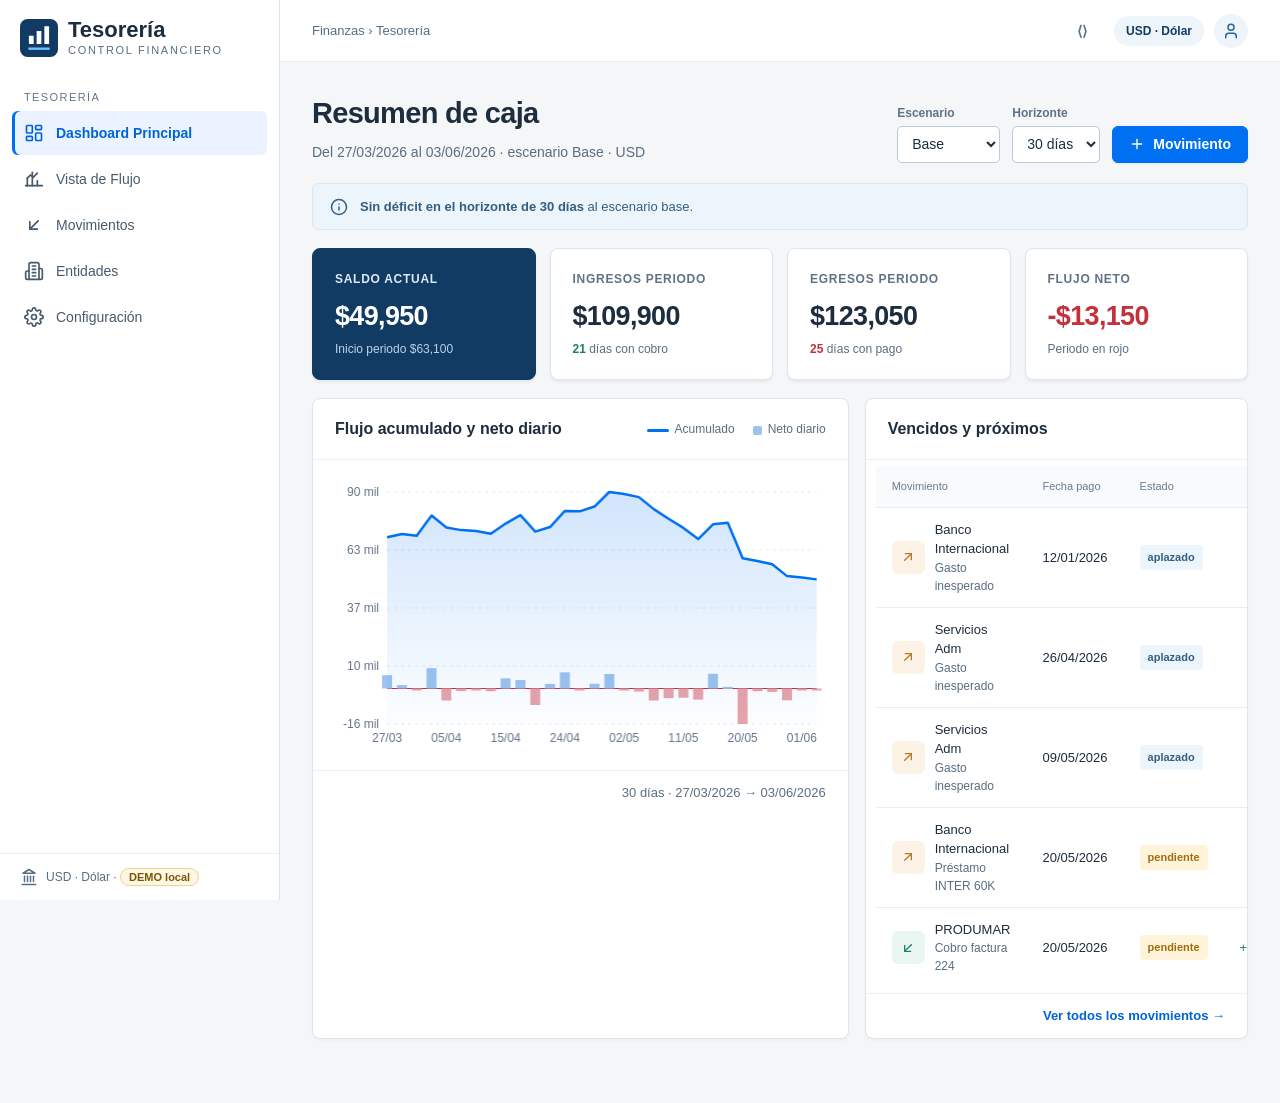
==== frontend/index.html @ aa95f90f "Configuracion + borrado total con clave admin (RF-15/RN-13, 90 tests)" ====
<!DOCTYPE html>
<html lang="es-MX">
<head>
<meta charset="UTF-8">
<meta name="viewport" content="width=device-width, initial-scale=1.0">
<meta name="theme-color" content="#123b64">
<title>Flujo de Tesorería · Control financiero</title>
<link rel="icon" href="data:image/svg+xml,%3Csvg xmlns='http://www.w3.org/2000/svg' viewBox='0 0 64 64'%3E%3Crect width='64' height='64' rx='13' fill='%23123b64'/%3E%3Cpath d='M15 42V28h8v14zm13 0V20h8v22zm13 0V12h8v30z' fill='%23fff'/%3E%3Cpath d='M14 50h36' stroke='%2365c4ff' stroke-width='4'/%3E%3C/svg%3E">
<link rel="stylesheet" href="styles.css">
</head>
<body>
<div class="scrim" id="scrim" aria-hidden="true"></div>
<div class="shell">

  <!-- ===== barra lateral ===== -->
  <aside class="sidebar" aria-label="Navegación principal">
    <div class="brand">
      <svg width="38" height="40" viewBox="0 0 64 64" aria-hidden="true"><rect width="64" height="64" rx="13" fill="#123b64"/><path d="M15 42V28h8v14zm13 0V20h8v22zm13 0V12h8v30z" fill="#fff"/><path d="M14 50h36" stroke="#65c4ff" stroke-width="4"/></svg>
      <div><div class="brand-name">Tesorería</div><div class="brand-cap">CONTROL FINANCIERO</div></div>
    </div>
    <nav class="nav" id="nav">
      <div class="nav-cap">TESORERÍA</div>
      <a class="nav-item active" href="#/dashboard" data-view="dashboard">
        <svg width="20" height="20" viewBox="0 0 24 24" fill="none" stroke="currentColor" stroke-width="2" stroke-linecap="round" stroke-linejoin="round" aria-hidden="true"><rect width="7" height="9" x="3" y="3" rx="1"/><rect width="7" height="5" x="14" y="3" rx="1"/><rect width="7" height="9" x="14" y="12" rx="1"/><rect width="7" height="5" x="3" y="16" rx="1"/></svg>
        <span>Dashboard Principal</span></a>
      <a class="nav-item" href="#/flujo" data-view="flujo">
        <svg width="20" height="20" viewBox="0 0 24 24" fill="none" stroke="currentColor" stroke-width="2" stroke-linecap="round" stroke-linejoin="round" aria-hidden="true"><path d="M4 20V11"/><path d="M10 20V4"/><path d="M16 20v-6"/><path d="M2 20h20"/><path d="m4 11 4-4 3 3 5-5"/></svg>
        <span>Vista de Flujo</span></a>
      <a class="nav-item" href="#/movimientos" data-view="movimientos">
        <svg width="20" height="20" viewBox="0 0 24 24" fill="none" stroke="currentColor" stroke-width="2" stroke-linecap="round" stroke-linejoin="round" aria-hidden="true"><path d="M17 7 7 17"/><path d="M16 17H7V8"/></svg>
        <span>Movimientos</span></a>
      <a class="nav-item" href="#/entidades" data-view="entidades">
        <svg width="20" height="20" viewBox="0 0 24 24" fill="none" stroke="currentColor" stroke-width="2" stroke-linecap="round" stroke-linejoin="round" aria-hidden="true"><path d="M6 22V4a2 2 0 0 1 2-2h8a2 2 0 0 1 2 2v18Z"/><path d="M6 12H4a2 2 0 0 0-2 2v6a2 2 0 0 0 2 2h2"/><path d="M18 9h2a2 2 0 0 1 2 2v9a2 2 0 0 1-2 2h-2"/><path d="M10 6h4"/><path d="M10 10h4"/><path d="M10 14h4"/><path d="M10 18h4"/></svg>
        <span>Entidades</span></a>
      <a class="nav-item" href="#/config" data-view="config">
        <svg width="20" height="20" viewBox="0 0 24 24" fill="none" stroke="currentColor" stroke-width="2" stroke-linecap="round" stroke-linejoin="round" aria-hidden="true"><circle cx="12" cy="12" r="3"/><path d="M19.4 15a1.65 1.65 0 0 0 .33 1.82l.06.06a2 2 0 0 1 0 2.83 2 2 0 0 1-2.83 0l-.06-.06a1.65 1.65 0 0 0-1.82-.33 1.65 1.65 0 0 0-1 1.51V21a2 2 0 0 1-2 2 2 2 0 0 1-2-2v-.09A1.65 1.65 0 0 0 9 19.4a1.65 1.65 0 0 0-1.82.33l-.06.06a2 2 0 0 1-2.83 0 2 2 0 0 1 0-2.83l.06-.06a1.65 1.65 0 0 0 .33-1.82 1.65 1.65 0 0 0-1.51-1H3a2 2 0 0 1-2-2 2 2 0 0 1 2-2h.09A1.65 1.65 0 0 0 4.6 9a1.65 1.65 0 0 0-.33-1.82l-.06-.06a2 2 0 0 1 0-2.83 2 2 0 0 1 2.83 0l.06.06a1.65 1.65 0 0 0 1.82.33H9a1.65 1.65 0 0 0 1-1.51V3a2 2 0 0 1 2-2 2 2 0 0 1 2 2v.09a1.65 1.65 0 0 0 1 1.51 1.65 1.65 0 0 0 1.82-.33l.06-.06a2 2 0 0 1 2.83 0 2 2 0 0 1 0 2.83l-.06.06a1.65 1.65 0 0 0-.33 1.82V9a1.65 1.65 0 0 0 1.51 1H21a2 2 0 0 1 2 2 2 2 0 0 1-2 2h-.09a1.65 1.65 0 0 0-1.51 1z"/></svg>
        <span>Configuración</span></a>
    </nav>
    <div class="side-foot">
      <svg width="18" height="18" viewBox="0 0 24 24" fill="none" stroke="currentColor" stroke-width="2" stroke-linecap="round" stroke-linejoin="round" aria-hidden="true"><line x1="3" x2="21" y1="22" y2="22"/><line x1="6" x2="6" y1="18" y2="11"/><line x1="10" x2="10" y1="18" y2="11"/><line x1="14" x2="14" y1="18" y2="11"/><line x1="18" x2="18" y1="18" y2="11"/><polygon points="12 2 20 7 4 7"/></svg>
      <span>USD · Dólar · <b id="apiMode" class="api-pill" data-modo="mock">DEMO local</b></span>
    </div>
  </aside>

  <!-- ===== contenido ===== -->
  <div class="main">
    <div class="topbar">
      <button class="btn ghost collapse-btn" id="menuBtn" aria-label="Abrir navegación">
        <svg width="20" height="20" viewBox="0 0 24 24" fill="none" stroke="currentColor" stroke-width="2" stroke-linecap="round" aria-hidden="true"><line x1="4" x2="20" y1="6" y2="6"/><line x1="4" x2="20" y1="12" y2="12"/><line x1="4" x2="20" y1="18" y2="18"/></svg>
      </button>
      <span class="crumbs">Finanzas › Tesorería</span>
      <div class="top-actions">
        <button class="btn ghost" id="sideMinBtn" aria-label="Colapsar barra lateral">⟨⟩</button>
        <span class="usd-badge">USD · Dólar</span>
        <span class="avatar" aria-label="Usuario: Tesorero">
          <svg width="18" height="18" viewBox="0 0 24 24" fill="none" stroke="currentColor" stroke-width="2" stroke-linecap="round" stroke-linejoin="round" aria-hidden="true"><path d="M19 21v-2a4 4 0 0 0-4-4H9a4 4 0 0 0-4 4v2"/><circle cx="12" cy="7" r="4"/></svg>
        </span>
      </div>
    </div>

    <main class="content">
      <!-- ===== Dashboard Principal ===== -->
      <section class="view active" id="view-dashboard" aria-label="Dashboard Principal">
        <div class="page-head">
          <div>
            <h1>Resumen de caja</h1>
            <p class="desc" id="dashRange">¿Cuándo tendré dinero y cuánto tendré en esa fecha?</p>
          </div>
          <div class="spacer"></div>
          <div class="toolbar" role="group" aria-label="Filtros del dashboard">
            <label class="f">Escenario
              <select class="input" id="fEscenario">
                <option value="base" selected>Base</option>
                <option value="optimista">Optimista</option>
                <option value="pesimista">Pesimista</option>
              </select></label>
            <label class="f">Horizonte
              <select class="input" id="fHorizonte">
                <option value="14">14 días</option>
                <option value="30" selected>30 días</option>
                <option value="90">90 días</option>
              </select></label>
            <button class="btn primary" id="btnMovimiento">
              <svg width="16" height="16" viewBox="0 0 24 24" fill="none" stroke="currentColor" stroke-width="2" stroke-linecap="round" aria-hidden="true"><path d="M5 12h14"/><path d="M12 5v14"/></svg>
              Movimiento</button>
          </div>
        </div>

        <div id="dashAlert"></div>

        <div class="kpis" id="kpis" aria-live="polite"></div>

        <div class="grid-2">
          <div class="panel">
            <div class="panel-head"><h2>Flujo acumulado y neto diario</h2><div class="spacer"></div>
              <div class="legend"><span><i></i>Acumulado</span><span><i class="bar"></i>Neto diario</span></div>
            </div>
            <div class="panel-body"><div class="chart-wrap"><canvas id="chart" aria-label="Gráfico de flujo acumulado"></canvas>
              <div class="chart-tip" id="chartTip"></div></div></div>
            <div class="panel-foot"><span id="chartFoot"></span></div>
          </div>
          <div class="panel">
            <div class="panel-head"><h2>Vencidos y próximos</h2></div>
            <div class="panel-body" style="padding:6px 10px" id="upcoming"></div>
            <div class="panel-foot"><a href="#/movimientos">Ver todos los movimientos →</a></div>
          </div>
        </div>
      </section>

      <!-- ===== placeholders incremento 2–4 ===== -->
      <section class="view" id="view-flujo" aria-label="Vista de Flujo">
        <div class="page-head">
          <div><h1>Vista de Flujo</h1>
            <p class="desc" id="flujoRange">Saldo inicial, ingresos, egresos, neto y acumulado.</p></div>
          <div class="spacer"></div>
          <div class="toolbar" role="group" aria-label="Periodo de la matriz">
            <label class="f">Periodo
              <select class="input" id="fModo">
                <option value="semana" selected>Semana</option>
                <option value="trimestre">Trimestre</option>
                <option value="anual">Anual</option>
              </select></label>
            <label class="f" id="wDesde">Desde
              <input class="input" type="date" id="fDesde" value="2026-01-19"></label>
            <label class="f" id="wMes" hidden>Mes base
              <input class="input" type="month" id="fMes" value="2026-01"></label>
            <label class="f" id="wAnio" hidden>Año
              <select class="input" id="fAnio"><option selected>2026</option></select></label>
          </div>
        </div>
        <div class="panel">
          <div class="matrix-wrap" id="matrixWrap" tabindex="0" aria-label="Matriz de flujo con scroll horizontal">
            <table class="tbl matrix" id="matrix"></table>
          </div>
          <div class="panel-foot"><span id="matrixSel" aria-live="polite"></span><span style="width:12px"></span><span id="matrixFoot"></span></div>
        </div>
      </section>
      <section class="view" id="view-movimientos" aria-label="Movimientos">
        <div class="page-head">
          <div><h1>Movimientos</h1>
            <p class="desc" id="movCount">Ingresos y egresos con los 9 campos del formulario.</p></div>
          <div class="spacer"></div>
          <div class="toolbar" role="group" aria-label="Acciones de movimientos">
            <button class="btn primary" id="btnNewMov">
              <svg width="16" height="16" viewBox="0 0 24 24" fill="none" stroke="currentColor" stroke-width="2" stroke-linecap="round" aria-hidden="true"><path d="M5 12h14"/><path d="M12 5v14"/></svg>
              Movimiento</button>
          </div>
        </div>
        <div class="panel">
          <div class="panel-head"><div class="toolbar" role="group" aria-label="Filtros de movimientos">
            <label class="f">Tipo
              <select class="input" id="mTipo"><option value="">Todos</option><option value="ingreso">Ingreso</option><option value="egreso">Egreso</option></select></label>
            <label class="f">Status
              <select class="input" id="mStatus"><option value="">Todos</option><option value="pendiente">Pendiente</option><option value="aplazado">Aplazado</option><option value="realizado">Realizado</option></select></label>
            <label class="f">Buscar
              <input class="input" type="search" id="mQ" placeholder="Entidad u observación…" autocomplete="off"></label>
          </div></div>
          <div style="overflow-x:auto"><table class="tbl" id="movTable" aria-label="Tabla de movimientos"></table></div>
          <div class="panel-foot"><span id="movPage"></span><span style="width:12px"></span>
            <button class="btn ghost" id="movPrev">← Anterior</button>
            <button class="btn ghost" id="movNext">Siguiente →</button></div>
        </div>
      </section>
      <section class="view" id="view-entidades" aria-label="Entidades">
        <div class="page-head">
          <div><h1>Entidades</h1>
            <p class="desc">Clientes, proveedores y bancos en modo lectura. Nacen de tus movimientos.</p></div>
        </div>
        <div class="panel">
          <div class="panel-head">
            <div class="tabs" role="tablist" aria-label="Tipos de entidad">
              <button class="tab active" role="tab" aria-selected="true" data-tab="cliente">Clientes</button>
              <button class="tab" role="tab" aria-selected="false" data-tab="proveedor">Proveedores</button>
              <button class="tab" role="tab" aria-selected="false" data-tab="banco">Bancos</button>
            </div>
          </div>
          <div class="panel-body" style="padding-top:14px" id="entBody"></div>
          <div class="panel-foot"><span>Solo lectura: las entidades se crean solas al guardar movimientos.</span></div>
        </div>
      </section>
      <section class="view" id="view-config" aria-label="Configuración">
        <div class="page-head">
          <div><h1>Configuración</h1>
            <p class="desc">Zona de peligro y datos de la app.</p></div>
        </div>
        <div class="panel danger">
          <h2>Borrar todos los datos</h2>
          <p class="desc">Elimina movimientos, saldos, entidades y cuentas cargadas. La app vuelve al
            primer arranque para cargar un libro nuevo. Esta acción no se puede deshacer.</p>
          <p class="desc" id="cfgInfo">…</p>
          <div class="cfg-row">
            <label class="f">Clave de administrador
              <input class="input" type="password" id="cfgClave" autocomplete="off" placeholder="••••••••"></label>
            <button class="btn danger" id="btnBorrar">Borrar todo</button>
          </div>
          <p class="form-err" id="cfgErr" hidden></p>
        </div>
      </section>
    </main>
  </div>
</div>

<div id="toasts" aria-live="polite"></div>

<!-- ===== modal movimiento (crear / editar) ===== -->
<div class="overlay" id="movOverlay" hidden>
  <div class="modal" role="dialog" aria-modal="true" aria-labelledby="movTitle">
    <h2 id="movTitle">Nuevo movimiento</h2>
    <p class="desc" id="movSub">Elige si es ingreso o egreso y completa los campos. Al guardar se recalculan los saldos.</p>
    <form id="movForm" novalidate>
      <div class="form-grid">
        <label class="f">Tipo
          <select class="input" id="f_tipo"><option value="ingreso">Ingreso</option><option value="egreso">Egreso</option></select></label>
        <label class="f">Banco
          <select class="input" id="f_banco"></select></label>
        <label class="f">Fecha de pago
          <input class="input" type="date" id="f_fecha" required></label>
        <label class="f">Tipo de pago
          <select class="input" id="f_tipopago"><option value="transferencia">Transferencia</option><option value="efectivo">Efectivo</option><option value="cheque">Cheque</option></select></label>
        <label class="f">Entidad (cliente / proveedor)
          <input class="input" type="text" id="f_entidad" list="dlEntidades" placeholder="Nombre…" autocomplete="off"></label>
        <label class="f">Concepto de pago
          <select class="input" id="f_concepto"><option value="nomina">Nomina</option><option value="prestamo">Prestamo</option></select></label>
        <label class="f">Centro de costo
          <input class="input" type="text" id="f_cc" placeholder="Opcional…" autocomplete="off"></label>
        <label class="f">Valor (USD)
          <input class="input" type="number" id="f_valor" min="0.01" step="0.01" required></label>
        <label class="f">Status
          <select class="input" id="f_status"><option value="pendiente">Pendiente</option><option value="realizado">Realizado</option><option value="aplazado">Aplazado</option></select></label>
        <label class="f" style="grid-column:1/-1">Observación
          <input class="input" type="text" id="f_obs" placeholder="Detalle…" autocomplete="off"></label>
      </div>
      <div class="review-card" id="movReview" hidden></div>
      <p class="review-lock" id="movLock" hidden>Revisa los datos: al guardar se recalculan neto y acumulado desde la fecha de pago.</p>
      <p class="review-lock" id="movAutoNote" hidden>Al editar solo se puede mover la fecha y la observación: el status pasará a <b>aplazado</b> automáticamente.</p>
      <p class="form-err" id="movErr" role="alert" hidden></p>
      <div class="modal-actions">
        <button type="button" class="btn ghost" id="movCancel">Cancelar</button>
        <button type="submit" class="btn primary" id="movSave">Revisar</button>
      </div>
    </form>
  </div>
</div>
<datalist id="dlEntidades"></datalist>

<!-- ===== confirmación de seguridad (reemplaza al confirm del navegador) ===== -->
<div class="overlay blur" id="confirmOverlay" hidden>
  <div class="confirm-card" role="alertdialog" aria-modal="true" aria-labelledby="confirmTitle" aria-describedby="confirmMsg">
    <div class="confirm-ico" aria-hidden="true">
      <svg width="23" height="23" viewBox="0 0 24 24" fill="none" stroke="currentColor" stroke-width="2" stroke-linecap="round" stroke-linejoin="round"><path d="m21.73 18-8-14a2 2 0 0 0-3.48 0l-8 14A2 2 0 0 0 4 21h16a2 2 0 0 0 1.73-3Z"/><path d="M12 9v4"/><path d="M12 17h.01"/></svg>
    </div>
    <h2 id="confirmTitle">¿Eliminar este movimiento?</h2>
    <p id="confirmMsg">Se recalcularán los saldos desde su fecha de pago.</p>
    <div class="modal-actions">
      <button type="button" class="btn ghost" id="confirmNo">Cancelar</button>
      <button type="button" class="btn danger" id="confirmYes">Sí, eliminar</button>
    </div>
  </div>
</div>
<!-- ===== bienvenida / primer arranque (RF-14) ===== -->
<div class="overlay blur" id="welcomeOverlay" hidden>
  <div class="modal welcome" role="dialog" aria-modal="true" aria-labelledby="welcomeTitle">
    <div class="welcome-brand" aria-hidden="true">
      <svg width="46" height="48" viewBox="0 0 64 64"><rect width="64" height="64" rx="13" fill="#123b64"/><path d="M15 42V28h8v14zm13 0V20h8v22zm13 0V12h8v30z" fill="#fff"/><path d="M14 50h36" stroke="#65c4ff" stroke-width="4"/></svg>
    </div>
    <h2 id="welcomeTitle">Bienvenido a Tesorería</h2>
    <p class="desc">Tu base de datos está vacía. Elige cómo empezar (montos en USD):</p>
    <div class="welcome-grid">
      <div class="welcome-opt">
        <h3>Importar Excel</h3>
        <p>Usa la plantilla oficial para evitar errores de lectura.</p>
        <label class="f">Archivo .xlsx
          <input class="input" type="file" id="wFile" accept=".xlsx"></label>
        <button class="btn primary" id="wImport" style="width:100%;justify-content:center">Importar y entrar</button>
        <button class="btn ghost" id="wTemplate" style="width:100%;justify-content:center">Descargar plantilla</button>
      </div>
      <div class="welcome-opt">
        <h3>Empezar vacío</h3>
        <p>Sin archivo: defines tu saldo inicial y fecha de arranque.</p>
        <label class="f">Saldo inicial (USD)
          <input class="input" type="number" id="wSaldo" value="5000" min="0" step="0.01"></label>
        <label class="f">Fecha de inicio
          <input class="input" type="date" id="wFecha" value="2026-01-05"></label>
        <button class="btn" id="wEmpty" style="width:100%;justify-content:center">Entrar vacío</button>
      </div>
    </div>
    <p class="form-err" id="wErr" role="alert" hidden></p>
  </div>
</div>
<!-- ===== detalle de movimiento (desde subfilas de Flujo) ===== -->
<div class="overlay blur" id="detailOverlay" hidden>
  <div class="modal" role="dialog" aria-modal="true" aria-labelledby="detailTitle">
    <h2 id="detailTitle">Detalle del movimiento</h2>
    <p class="desc" id="detailSub"></p>
    <div class="review-card" id="detailBody"></div>
    <div class="modal-actions">
      <button type="button" class="btn ghost" id="detailClose">Cerrar</button>
      <button type="button" class="btn primary" id="detailGo">Ver en Movimientos</button>
    </div>
  </div>
</div>
<script src="data.js"></script>
<script src="app.js"></script>
</body>
</html>
---- frontend/styles.css ----
/* styles.css — flow-treasury · incremento 1 (shell + Dashboard)
   Tokens de Branding.md §12. Sin frameworks. Todo USD con .num (tabular-nums). */
:root{
  --bg:#f4f6f8; --card:#ffffff; --ink:#1d2d3e;
  --muted:#607386; --muted-2:#5a6e82; --line:#dfe5ec; --line-soft:#e9edf2;
  --brand:#123b64; --brand-hover:#0d2c4d;
  --primary:#0070f2; --primary-ink:#0064d9; --nav-active-bg:#eaf3ff;
  --green:#18845b; --green-bg:#ebf7f0;
  --amber:#a26d0d; --amber-bg:#fff4d9;
  --red:#c2313c; --red-bg:#fff0f1; --destructive:#e7000b;
  --info-bg:#edf5fc; --info-bd:#dce6f0; --info-tx:#345e80;
  --warn-bg:#fff9eb; --warn-bd:#f2e1b9; --warn-tx:#8a641d;
  --input-bd:#bccbd9; --thead-bg:#f8fafc; --thead-tx:#687d90;
  --grid:#e4e9ef; --ticks:#64748b; --chart:#0070f2;
  --radius:8px; --radius-sm:6px;
  --shadow-card:0 2px 3px #152e4210;
  --font:Arial,Helvetica,sans-serif;
  --sidebar-w:280px; --sidebar-w-min:76px; --topbar-h:62px;
}
*{box-sizing:border-box}
html,body{margin:0;padding:0}
body{background:var(--bg);color:var(--ink);font-family:var(--font);font-size:14px;line-height:1.5}
h1{font-size:29px;font-weight:650;letter-spacing:-.7px;margin:0}
h2{font-size:16px;font-weight:600;margin:0}
h3{font-size:17px;font-weight:600;margin:0}
p{margin:0}
::selection{background:var(--primary);color:#fff}
.num,.kpi-val,.amount,td.monto{font-variant-numeric:tabular-nums;text-align:right;white-space:nowrap}

/* scrollbars del sistema, no del navegador por defecto */
*{scrollbar-width:thin;scrollbar-color:var(--input-bd) transparent}
*::-webkit-scrollbar{height:8px;width:8px}
*::-webkit-scrollbar-thumb{background:var(--input-bd);border-radius:8px}
*::-webkit-scrollbar-track{background:transparent}

/* foco visible */
button:focus-visible,a:focus-visible,input:focus-visible,select:focus-visible,[tabindex]:focus-visible{
  outline:2px solid var(--primary);outline-offset:3px}

/* ===== layout ===== */
.shell{display:flex;min-height:100vh}
.sidebar{width:var(--sidebar-w);flex-shrink:0;background:#fff;border-right:1px solid #dce3ea;
  display:flex;flex-direction:column;position:sticky;top:0;height:100vh;transition:width .2s ease-linear}
.brand{display:flex;align-items:center;gap:10px;padding:18px 20px 14px}
.brand-name{font-size:22px;font-weight:700;line-height:1.1}
.brand-cap{font-size:11px;letter-spacing:1.7px;color:var(--muted-2)}
.nav{padding:6px 12px;display:flex;flex-direction:column;gap:2px}
.nav-cap{font-size:11px;letter-spacing:1.4px;color:#63768a;padding:10px 12px 4px}
.nav-item{display:flex;align-items:center;gap:12px;min-height:44px;padding:0 12px;border-radius:var(--radius-sm);
  color:#475a6d;text-decoration:none;font-size:14px;border:0;background:none;width:100%;cursor:pointer;text-align:left}
.nav-item svg{flex-shrink:0}
.nav-item:hover{background:#f5f5f5}
.nav-item.active{background:var(--nav-active-bg);color:var(--primary-ink);
  box-shadow:inset 3px 0 var(--primary);font-weight:700}
.side-foot{margin-top:auto;padding:14px 20px;border-top:1px solid var(--line-soft);
  font-size:12px;color:var(--muted-2);display:flex;align-items:center;gap:8px}
.main{flex:1;min-width:0;display:flex;flex-direction:column}
.topbar{height:var(--topbar-h);background:#fff;border-bottom:1px solid var(--line-soft);
  display:flex;align-items:center;gap:12px;padding:8px 32px;position:sticky;top:0;z-index:40}
.crumbs{font-size:13px;color:var(--muted-2)}
.top-actions{margin-left:auto;display:flex;align-items:center;gap:10px}
.usd-badge{font-size:12px;font-weight:700;color:var(--brand);background:#edf4fa;
  border-radius:20px;padding:6px 12px}
.avatar{width:34px;height:34px;border-radius:50%;background:#edf4fa;color:#286495;
  display:flex;align-items:center;justify-content:center}
.content{max-width:1750px;width:100%;margin:0 auto;padding:30px 32px 48px}
.page-head{display:flex;align-items:flex-end;gap:16px;margin-bottom:20px;flex-wrap:wrap}
.page-head .desc{color:var(--muted-2);margin-top:6px;max-width:70ch}
.page-head .spacer{flex:1}

/* ===== botones / inputs ===== */
.btn{display:inline-flex;align-items:center;gap:8px;height:37px;padding:0 16px;border-radius:var(--radius-sm);
  border:1px solid var(--input-bd);background:#fff;color:var(--ink);font-size:14px;font-weight:600;
  cursor:pointer;text-decoration:none;transition:background .15s,border-color .15s;box-shadow:0 1px 2px #122b4110}
.btn:hover{background:#f8fafc}
.btn.primary{background:var(--primary);border-color:var(--primary);color:#fff}
.btn.primary:hover{background:var(--primary-ink)}
.btn.ghost{border-color:transparent;box-shadow:none;color:var(--muted)}
.btn:disabled{opacity:.5;cursor:not-allowed}
.btn svg{flex-shrink:0}
select.input,input.input{height:37px;border:1px solid var(--input-bd);border-radius:5px;
  padding:0 10px;font-size:14px;background:#fff;color:var(--ink)}
label.f{display:flex;flex-direction:column;gap:4px;font-size:12px;color:var(--muted);font-weight:700}
label.f[hidden]{display:none}
.toolbar{display:flex;gap:12px;align-items:flex-end;flex-wrap:wrap}

/* ===== KPIs ===== */
.kpis{display:grid;grid-template-columns:repeat(4,1fr);gap:14px;margin:18px 0}
.kpi{background:var(--card);border:1px solid var(--line);border-radius:var(--radius);
  box-shadow:var(--shadow-card);padding:21px 22px;min-width:0}
.kpi.hero{background:var(--brand);border-color:var(--brand);color:#fff}
.kpi.hero .kpi-sub,.kpi.hero .kpi-ico{color:#bcd3e8}
.kpi-top{display:flex;align-items:center;justify-content:space-between;gap:8px}
.kpi-label{font-size:12px;font-weight:700;text-transform:uppercase;letter-spacing:.06em;color:var(--muted)}
.hero .kpi-label{color:#dce9f5}
.kpi-ico{color:var(--muted-2)}
.kpi-val{font-size:clamp(22px,2.1vw,31px);font-weight:600;letter-spacing:-.6px;margin-top:8px;text-align:left}
.kpi-sub{font-size:12px;color:var(--muted-2);margin-top:4px}
.kpi-sub b{font-weight:700}
.pos{color:var(--green)} .neg{color:var(--red)}
.hero .pos{color:#7fe3ae} .hero .neg{color:#ffb3b8}

/* ===== paneles ===== */
.panel{background:var(--card);border:1px solid var(--line);border-radius:var(--radius);
  box-shadow:0 2px 3px #152e4208;margin-bottom:16px;overflow:hidden}
.panel-head{padding:18px 22px;border-bottom:1px solid #edf0f4;display:flex;align-items:center;gap:12px}
.panel-head .spacer{flex:1}
.panel-body{padding:20px 22px}
.panel-foot{padding:12px 22px;border-top:1px solid #edf0f4;font-size:13px;color:var(--muted-2);
  display:flex;justify-content:flex-end}
.panel-foot a{color:var(--primary-ink);text-decoration:none;font-weight:700}
.grid-2{display:grid;grid-template-columns:7fr 5fr;gap:16px}
@media(max-width:1250px){.grid-2{grid-template-columns:1fr}}

/* ===== banners (borde completo, sin barra lateral de color) ===== */
.banner{display:flex;gap:12px;align-items:flex-start;font-size:13px;border-radius:var(--radius-sm);
  padding:13px 17px;border:1px solid;margin-bottom:16px}
.banner svg{flex-shrink:0;margin-top:1px}
.banner.info{background:var(--info-bg);border-color:var(--info-bd);color:var(--info-tx)}
.banner.warn{background:var(--warn-bg);border-color:var(--warn-bd);color:var(--warn-tx)}
.banner.error{background:var(--red-bg);border-color:#f3c2c6;color:#b32036}
.banner b{font-weight:700}
.banner .act{margin-left:auto;flex-shrink:0}

/* ===== badges ===== */
.badge{display:inline-flex;align-items:center;gap:6px;padding:4px 8px;border-radius:4px;
  font-size:11px;font-weight:700;white-space:nowrap}
.badge.ok{background:var(--green-bg);color:var(--green)}
.badge.warn{background:var(--amber-bg);color:var(--amber)}
.badge.bad{background:var(--red-bg);color:var(--red)}
.badge.info{background:var(--info-bg);color:var(--info-tx)}

/* ===== tablas ===== */
table.tbl{width:100%;border-collapse:collapse;font-size:13px}
.tbl thead th{background:var(--thead-bg);color:var(--thead-tx);font-size:11px;font-weight:500;
  text-align:left;padding:12px 16px;position:sticky;top:0;white-space:nowrap}
.tbl tbody td{padding:12px 16px;border-top:1px solid var(--line-soft);vertical-align:middle}
.tbl tbody tr:hover{background:#f5f5f555}
.tbl td.amount,.tbl th.amount{text-align:right;font-variant-numeric:tabular-nums;white-space:nowrap}
.ent{display:flex;align-items:center;gap:10px;min-width:0}
.ent-ico{width:33px;height:33px;border-radius:var(--radius-sm);flex-shrink:0;
  display:flex;align-items:center;justify-content:center}
.ent-ico.in{background:#eaf6f1;color:#198661}
.ent-ico.out{background:#fcf3e6;color:#b47a29}
.ent small{display:block;color:var(--muted-2);font-size:12px}

/* ===== gráfico ===== */
.chart-wrap{position:relative;height:270px}
.chart-wrap canvas{width:100%;height:100%;display:block}
.chart-tip{position:absolute;pointer-events:none;background:var(--brand);color:#fff;font-size:12px;
  border-radius:var(--radius-sm);padding:8px 10px;display:none;white-space:nowrap;z-index:5;box-shadow:0 4px 12px #123b6444}
.chart-tip .num{text-align:left}
.legend{display:flex;gap:18px;font-size:12px;color:var(--muted-2);flex-wrap:wrap}
.legend i{display:inline-block;width:22px;height:3px;border-radius:2px;background:var(--chart);vertical-align:middle;margin-right:6px}
.legend i.bar{height:9px;width:9px;border-radius:2px;background:#9ec3ee}

/* ===== empty states / toast ===== */
.empty{text-align:center;padding:44px 20px;color:var(--muted)}
.empty-ico{width:54px;height:54px;border-radius:50%;background:#eff5fb;color:#7898b3;
  display:flex;align-items:center;justify-content:center;margin:0 auto 14px}
.empty h2{font-size:16px;color:var(--ink);margin:0 0 6px}
.empty p{font-size:14px;color:#5f7386;max-width:52ch;margin:0 auto 16px}
#toasts{position:fixed;bottom:20px;right:20px;display:flex;flex-direction:column;gap:10px;z-index:100}
.toast{background:var(--brand);color:#fff;font-size:13px;border-radius:var(--radius-sm);
  padding:12px 16px;box-shadow:0 12px 30px #123b6455;max-width:340px}

/* ===== matriz de flujo (scroll-x, sin paginación) ===== */
.matrix-wrap{overflow-x:auto;max-width:100%}
table.matrix{border-collapse:separate;border-spacing:0;min-width:100%;font-size:13px}
.matrix thead th{background:var(--thead-bg);color:var(--thead-tx);font-size:11px;font-weight:500;
  padding:10px 14px;position:sticky;top:0;z-index:3;white-space:nowrap;text-align:right}
.matrix thead th .d{display:block;font-size:13px;font-weight:700;color:var(--ink)}
.matrix thead th.corner,.matrix tbody th.concept{position:sticky;left:0;z-index:2;text-align:left;
  background:var(--card);min-width:230px;max-width:230px;white-space:normal}
/* ancho mínimo por día: la matriz siempre desborda y el scroll-x existe */
.matrix thead th:not(.corner){min-width:124px}
.matrix tbody td{min-width:124px}
.matrix thead th.corner{z-index:4;background:var(--thead-bg)}
.matrix tbody th.concept{font-weight:600;padding:12px 14px;border-top:1px solid var(--line-soft);vertical-align:middle}
.matrix tbody td{padding:12px 14px;border-top:1px solid var(--line-soft);text-align:right;
  font-variant-numeric:tabular-nums;white-space:nowrap}
.matrix tr.tot td,.matrix tr.tot th.concept{background:#f2f7fd;font-weight:700}
.matrix tr.neto td,.matrix tr.neto th.concept{background:#f8fafc;font-weight:700}
.matrix tr.acum td,.matrix tr.acum th.concept{background:var(--brand);color:#fff;font-weight:700}
.matrix tr.acum td.neg{color:#ffb3b8}
.matrix tr.sub th.concept{font-weight:400;padding:8px 14px 8px 34px;font-size:12px;color:var(--muted)}
.matrix tr.sub td{font-size:12px;padding:8px 14px;color:var(--muted)}
.matrix tr.sub td.hit{color:var(--ink);font-weight:700}
.matrix td.sel{position:relative}
.cell-detail{position:absolute;top:50%;right:6px;transform:translateY(-50%)}
.mini-btn{display:inline-flex;align-items:center;justify-content:center;width:26px;height:26px;flex-shrink:0;
  border:1px solid var(--input-bd);border-radius:var(--radius-sm);background:#fff;color:var(--primary-ink);
  cursor:pointer}
.api-pill{font-weight:700;font-size:11px;padding:2px 8px;border-radius:999px;
  background:#fff7e6;color:#7a5600;border:1px solid #f0d48a}
.api-pill[data-modo="real"]{background:#e9f7ef;color:#1c7a3d;border-color:#9ed3b2}
/* Configuración: zona de peligro */
.panel.danger{border:1px solid #f0b4b4;background:#fff5f5}
.panel.danger h2{color:#a93226}
.btn.danger{background:#c0392b;color:#fff}
.btn.danger:hover{background:#a93226}
.cfg-row{display:flex;gap:12px;align-items:flex-end;flex-wrap:wrap;margin-top:12px}
.mini-btn:hover{background:var(--nav-active-bg)}
.exp-btn{display:inline-flex;align-items:center;justify-content:center;width:24px;height:24px;
  border:1px solid var(--input-bd);border-radius:var(--radius-sm);background:#fff;cursor:pointer;
  font-size:12px;color:var(--primary-ink);margin-right:8px;vertical-align:middle}
.exp-btn:hover{background:var(--nav-active-bg)}
.cnt{font-size:11px;font-weight:700;background:var(--nav-active-bg);color:var(--primary-ink);
  border-radius:10px;padding:2px 8px;margin-left:8px}
/* ===== modal (crear / editar movimiento) ===== */
.overlay{position:fixed;inset:0;background:#123b6488;z-index:80;display:flex;
  align-items:flex-start;justify-content:center;padding:40px 16px;overflow-y:auto}
.overlay[hidden]{display:none}
.modal{background:#fff;border-top:4px solid var(--primary);border-radius:var(--radius);
  box-shadow:0 18px 48px #123b6420;max-width:650px;width:100%;padding:25px;animation:view-in .2s ease-out}
.modal h2{font-size:21px;color:#1b3e5d}
.modal .desc{font-size:13px;color:var(--muted-2);margin:4px 0 16px}
.form-grid{display:grid;grid-template-columns:1fr 1fr;gap:12px}
.form-grid .input{width:100%}
.review-card{background:#f2f7fc;border:1px solid #c9d8e6;border-radius:var(--radius-sm);
  padding:14px 16px;font-size:13px;margin-top:14px;color:var(--brand)}
.review-card table{width:100%;border-collapse:collapse}
.review-card td{padding:3px 0;vertical-align:top}
.review-card td:first-child{color:var(--muted);width:40%}
.review-card td:last-child{font-weight:700;text-align:right;font-variant-numeric:tabular-nums}
.review-lock{background:#fff8e6;border:1px solid #ecd9a0;color:#8a6d1a;font-size:12px;
  border-radius:var(--radius-sm);padding:10px 14px;margin-top:10px}
.review-lock[hidden],.review-card[hidden]{display:none}
.form-err{background:var(--red-bg);color:#b32036;font-size:13px;border-radius:var(--radius-sm);
  padding:10px 14px;margin-top:10px}
.form-err[hidden]{display:none}
.modal-actions{display:flex;justify-content:flex-end;gap:10px;margin-top:18px}
.row-actions{display:flex;gap:6px;justify-content:flex-end}
.icon-btn{display:inline-flex;align-items:center;justify-content:center;min-width:32px;height:32px;
  padding:0 8px;border:1px solid var(--line);border-radius:var(--radius-sm);background:#fff;
  color:var(--muted);cursor:pointer;font-size:12px;font-weight:700}
.icon-btn:hover{border-color:var(--primary);color:var(--primary-ink)}
.icon-btn.danger:hover{border-color:var(--destructive);color:var(--destructive)}
@media(max-width:640px){.form-grid{grid-template-columns:1fr}.modal{padding:20px 16px}}
/* ===== confirmación de seguridad (blur + foco) ===== */
.overlay.blur{background:#123b6455;backdrop-filter:blur(6px);-webkit-backdrop-filter:blur(6px);
  align-items:center}
.confirm-card{background:#fff;border-radius:var(--radius);box-shadow:0 18px 48px #123b6440;
  max-width:420px;width:100%;padding:28px 26px;text-align:center;animation:view-in .2s ease-out}
.confirm-ico{width:54px;height:54px;border-radius:50%;background:var(--red-bg);color:var(--red);
  display:flex;align-items:center;justify-content:center;margin:0 auto 14px}
.confirm-card h2{font-size:17px}
.confirm-card p{font-size:14px;color:var(--muted);margin:8px 0 4px}
.confirm-card .modal-actions{justify-content:center;margin-top:20px}
.btn.danger{background:var(--destructive);border-color:var(--destructive);color:#fff}
.btn.danger:hover{background:#b30009}
/* ===== entidades: tabs y barras de volumen ===== */
.tabs{display:flex;gap:4px}
.tab{border:0;background:none;font-size:14px;font-weight:600;color:var(--muted);cursor:pointer;
  padding:10px 16px;border-bottom:2px solid transparent}
.tab:hover{color:var(--ink)}
.tab.active{color:var(--primary-ink);border-bottom-color:var(--primary)}
.vol{height:6px;border-radius:3px;background:var(--line-soft);min-width:90px;overflow:hidden}
.vol i{display:block;height:100%;background:var(--primary);border-radius:3px}
/* ===== bienvenida RF-14 ===== */
.modal.welcome{max-width:720px;text-align:left}
.welcome-brand{display:flex;justify-content:center;margin-bottom:10px}
.modal.welcome h2{text-align:center}
.modal.welcome>.desc{text-align:center}
.welcome-grid{display:grid;grid-template-columns:1fr 1fr;gap:14px;margin-top:16px}
.welcome-opt{background:#f8fafc;border:1px solid var(--line-soft);border-radius:var(--radius-sm);
  padding:16px;display:flex;flex-direction:column;gap:10px}
.welcome-opt h3{font-size:15px}
.welcome-opt p{font-size:12px;color:var(--muted)}
.welcome-opt .input{width:100%}
@media(max-width:640px){.welcome-grid{grid-template-columns:1fr}}
/* ===== selección tipo Excel en la matriz ===== */
.matrix tbody td{cursor:cell}
.matrix thead th:not(.corner){cursor:pointer}
.matrix tbody th.concept{cursor:pointer}
.matrix td.sel{background:#dbe9fd!important;box-shadow:inset 0 0 0 2px var(--primary)}
.matrix th.col-sel{background:#dbe9fd!important;color:var(--primary-ink)}
.matrix th.row-sel{background:#dbe9fd!important}
.matrix tr.acum th.row-sel{background:#0d2c4d!important;color:#fff}
#matrixSel{font-weight:700;color:var(--primary-ink)}
/* ===== vistas: un solo momento de movimiento (entrada) ===== */
.view{display:none}
.view.active{display:block;animation:view-in .2s ease-out}
@keyframes view-in{from{opacity:0;transform:translateY(8px)}to{opacity:1;transform:none}}
.banner.enter{animation:view-in .25s ease-out}

/* ===== responsive ===== */
.collapse-btn{display:none}
@media(max-width:1000px){.kpis{grid-template-columns:repeat(2,1fr)}}
@media(max-width:767px){
  .content{padding:22px 16px 40px}
  .topbar{padding:6px 16px;height:55px}
  .sidebar{position:fixed;left:0;top:0;z-index:60;transform:translateX(-100%);transition:transform .25s ease}
  body.nav-open .sidebar{transform:none}
  body.nav-open .scrim{display:block}
  .scrim{display:none;position:fixed;inset:0;background:#123b6488;z-index:55}
  .collapse-btn{display:inline-flex}
  .kpis{grid-template-columns:repeat(2,1fr);gap:10px}
  .kpi{padding:14px}
  .page-head .spacer{display:none}
  .toolbar .btn,.toolbar select.input{flex:1}
}
body.side-min .sidebar{width:var(--sidebar-w-min)}
body.side-min .brand-name,body.side-min .brand-cap,body.side-min .nav-cap,
body.side-min .nav-item span,body.side-min .side-foot span{display:none}
body.side-min .nav-item{justify-content:center;padding:0}
@media(prefers-reduced-motion:reduce){*{animation:none!important;transition:none!important}}
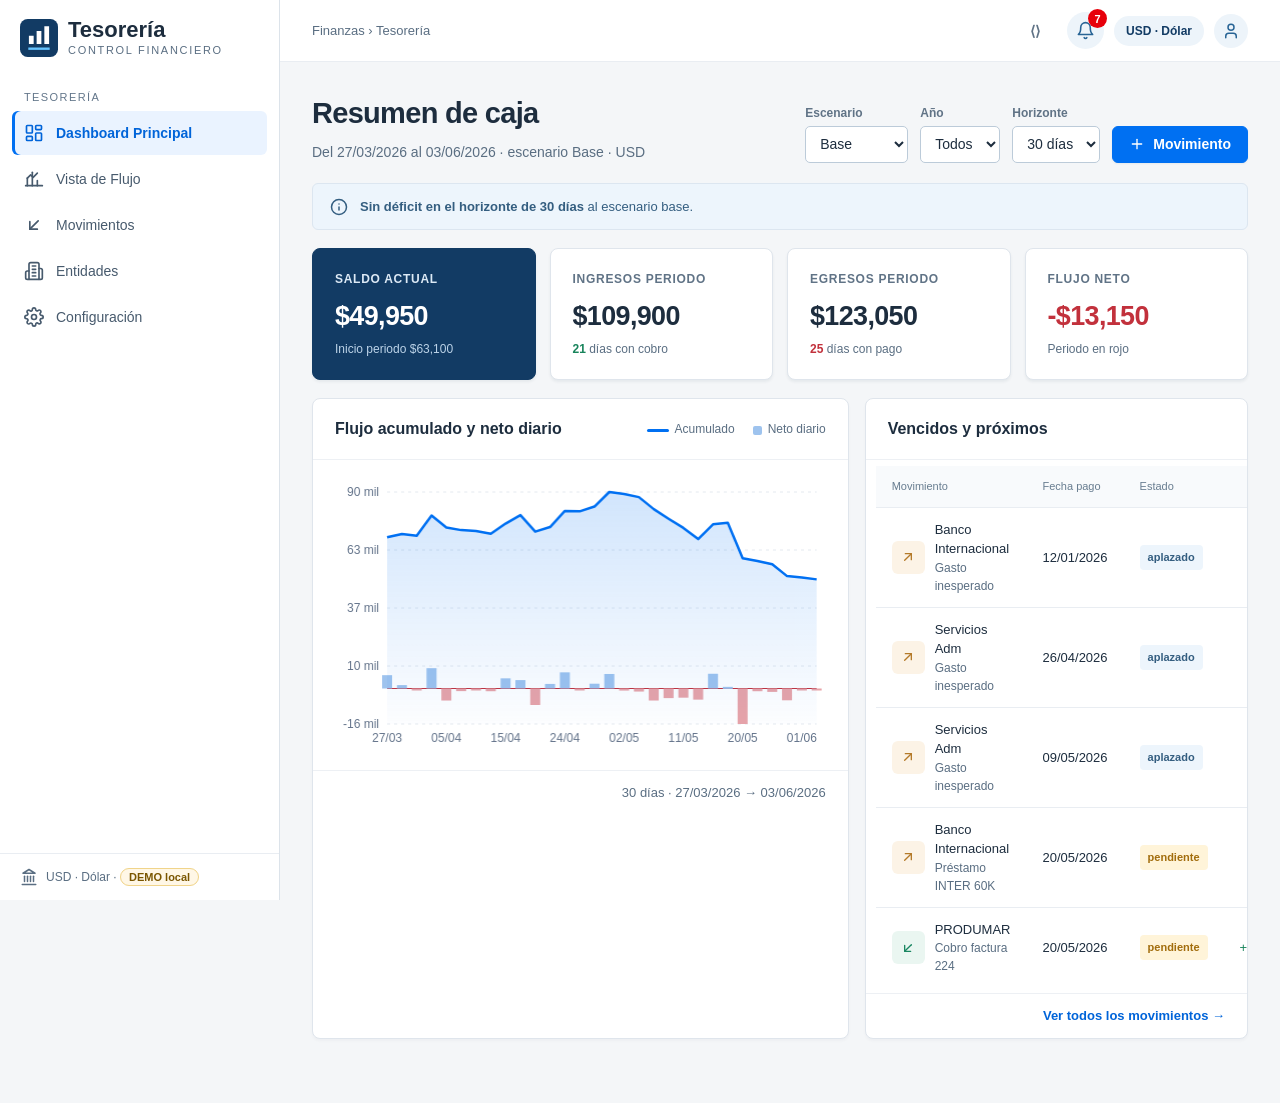
==== commit 01f27ffb: "Cartera CXP/CXC + status vencido + notificaciones con campana (99 tests) - etl/cartera.py: conversor" ====
--- a/frontend/index.html
+++ b/frontend/index.html
@@ -51,6 +51,10 @@
       <span class="crumbs">Finanzas › Tesorería</span>
       <div class="top-actions">
         <button class="btn ghost" id="sideMinBtn" aria-label="Colapsar barra lateral">⟨⟩</button>
+        <button class="notif-btn" id="notifBtn" aria-label="Notificaciones de vencimientos" aria-haspopup="dialog">
+          <svg width="19" height="19" viewBox="0 0 24 24" fill="none" stroke="currentColor" stroke-width="2" stroke-linecap="round" stroke-linejoin="round" aria-hidden="true"><path d="M6 8a6 6 0 0 1 12 0c0 7 3 9 3 9H3s3-2 3-9"/><path d="M10.3 21a1.94 1.94 0 0 0 3.4 0"/></svg>
+          <span class="notif-badge" id="notifBadge" hidden>0</span>
+        </button>
         <span class="usd-badge">USD · Dólar</span>
         <span class="avatar" aria-label="Usuario: Tesorero">
           <svg width="18" height="18" viewBox="0 0 24 24" fill="none" stroke="currentColor" stroke-width="2" stroke-linecap="round" stroke-linejoin="round" aria-hidden="true"><path d="M19 21v-2a4 4 0 0 0-4-4H9a4 4 0 0 0-4 4v2"/><circle cx="12" cy="7" r="4"/></svg>
@@ -73,6 +77,10 @@
                 <option value="base" selected>Base</option>
                 <option value="optimista">Optimista</option>
                 <option value="pesimista">Pesimista</option>
+              </select></label>
+            <label class="f">Año
+              <select class="input" id="fAnioDash">
+                <option value="">Todos</option>
               </select></label>
             <label class="f">Horizonte
               <select class="input" id="fHorizonte">
@@ -151,7 +159,7 @@
             <label class="f">Tipo
               <select class="input" id="mTipo"><option value="">Todos</option><option value="ingreso">Ingreso</option><option value="egreso">Egreso</option></select></label>
             <label class="f">Status
-              <select class="input" id="mStatus"><option value="">Todos</option><option value="pendiente">Pendiente</option><option value="aplazado">Aplazado</option><option value="realizado">Realizado</option></select></label>
+              <select class="input" id="mStatus"><option value="">Todos</option><option value="pendiente">Pendiente</option><option value="aplazado">Aplazado</option><option value="realizado">Realizado</option><option value="vencido">Vencido</option></select></label>
             <label class="f">Buscar
               <input class="input" type="search" id="mQ" placeholder="Entidad u observación…" autocomplete="off"></label>
           </div></div>
@@ -181,25 +189,80 @@
       <section class="view" id="view-config" aria-label="Configuración">
         <div class="page-head">
           <div><h1>Configuración</h1>
-            <p class="desc">Zona de peligro y datos de la app.</p></div>
-        </div>
-        <div class="panel danger">
-          <h2>Borrar todos los datos</h2>
-          <p class="desc">Elimina movimientos, saldos, entidades y cuentas cargadas. La app vuelve al
-            primer arranque para cargar un libro nuevo. Esta acción no se puede deshacer.</p>
-          <p class="desc" id="cfgInfo">…</p>
-          <div class="cfg-row">
-            <label class="f">Clave de administrador
-              <input class="input" type="password" id="cfgClave" autocomplete="off" placeholder="••••••••"></label>
-            <button class="btn danger" id="btnBorrar">Borrar todo</button>
-          </div>
-          <p class="form-err" id="cfgErr" hidden></p>
-        </div>
+            <p class="desc">Datos, auditoría y zona de peligro. Todo contraído por defecto.</p></div>
+        </div>
+        <details class="panel cfg-acc" id="accEstado">
+          <summary><span class="cfg-acc-t">Estado de datos</span><span class="cfg-acc-h">Resumen de lo cargado</span></summary>
+          <div class="cfg-body">
+            <p class="desc" id="cfgInfo">…</p>
+          </div>
+        </details>
+        <details class="panel cfg-acc" id="accLogs">
+          <summary><span class="cfg-acc-t">Exportación de logs</span><span class="cfg-acc-h">Reporte .txt de la bitácora</span></summary>
+          <div class="cfg-body">
+            <p class="desc">Filtra por fecha, acción o texto y descarga el reporte plano.
+              Cada línea trae fecha, acción, tabla, detalle y valores antes/después.</p>
+            <div class="cfg-row">
+              <label class="f">Desde<input class="input" type="date" id="logDesde"></label>
+              <label class="f">Hasta<input class="input" type="date" id="logHasta"></label>
+              <label class="f">Acción
+                <select class="input" id="logAccion">
+                  <option value="">Todas</option>
+                  <option>CREAR</option><option>EDITAR</option><option>REALIZADO</option>
+                  <option>ELIMINAR</option><option>IMPORTAR</option><option>INIT_VACIO</option>
+                  <option>BORRADO_TOTAL</option><option>EXPORTAR_LOGS</option>
+                </select></label>
+              <label class="f">Buscar
+                <input class="input" type="search" id="logQ" placeholder="Detalle…" autocomplete="off"></label>
+              <button class="btn primary" id="btnLogsTxt">Descargar .txt</button>
+            </div>
+            <p class="desc" id="logCount">…</p>
+            <p class="form-err" id="logErr" hidden></p>
+          </div>
+        </details>
+        <details class="panel cfg-acc" id="accRecursos">
+          <summary><span class="cfg-acc-t">Recursos</span><span class="cfg-acc-h">Origen del Excel cargado</span></summary>
+          <div class="cfg-body">
+            <p class="desc">El navegador solo comparte el nombre del archivo (no la ruta local).
+              Aquí ves qué libro alimentó la base y cuándo.</p>
+            <p class="desc" id="recInfo">…</p>
+            <div class="cfg-row">
+              <button class="btn ghost" id="btnPlantilla2">Descargar plantilla</button>
+            </div>
+          </div>
+        </details>
+        <details class="panel cfg-acc danger" id="accPeligro">
+          <summary><span class="cfg-acc-t">Zona de peligro</span><span class="cfg-acc-h">Borrar todos los datos</span></summary>
+          <div class="cfg-body">
+            <p class="desc">Elimina movimientos, saldos, entidades y cuentas cargadas. La app vuelve al
+              primer arranque para cargar un libro nuevo. La bitácora se conserva para auditoría.
+              Esta acción no se puede deshacer.</p>
+            <div class="cfg-row">
+              <label class="f">Clave de administrador
+                <input class="input" type="password" id="cfgClave" autocomplete="off" placeholder="••••••••"></label>
+              <button class="btn danger" id="btnBorrar">Borrar todo</button>
+            </div>
+            <p class="form-err" id="cfgErr" hidden></p>
+          </div>
+        </details>
       </section>
     </main>
   </div>
 </div>
 
+<!-- ===== notificaciones de vencimientos (campana topbar) ===== -->
+<div class="overlay" id="notifOverlay" hidden>
+  <div class="notif-panel" role="dialog" aria-modal="true" aria-labelledby="notifTitle">
+    <div class="notif-head">
+      <div><h2 id="notifTitle">Notificaciones</h2>
+        <p class="desc" id="notifSub">Vencidos y próximos a vencer.</p></div>
+      <div class="spacer"></div>
+      <button class="btn ghost" id="notifClose" aria-label="Cerrar notificaciones">✕</button>
+    </div>
+    <div class="notif-body" id="notifBody" aria-live="polite"></div>
+    <div class="notif-foot"><span id="notifFoot"></span></div>
+  </div>
+</div>
 <div id="toasts" aria-live="polite"></div>
 
 <!-- ===== modal movimiento (crear / editar) ===== -->
@@ -220,7 +283,7 @@
         <label class="f">Entidad (cliente / proveedor)
           <input class="input" type="text" id="f_entidad" list="dlEntidades" placeholder="Nombre…" autocomplete="off"></label>
         <label class="f">Concepto de pago
-          <select class="input" id="f_concepto"><option value="nomina">Nomina</option><option value="prestamo">Prestamo</option></select></label>
+          <select class="input" id="f_concepto"><option value="nomina">Nomina</option><option value="prestamo">Prestamo</option><option value="cobranza_clientes">Cobranza clientes</option><option value="pago_proveedores">Pago proveedores</option></select></label>
         <label class="f">Centro de costo
           <input class="input" type="text" id="f_cc" placeholder="Opcional…" autocomplete="off"></label>
         <label class="f">Valor (USD)
--- a/frontend/styles.css
+++ b/frontend/styles.css
@@ -194,9 +194,22 @@
 .api-pill{font-weight:700;font-size:11px;padding:2px 8px;border-radius:999px;
   background:#fff7e6;color:#7a5600;border:1px solid #f0d48a}
 .api-pill[data-modo="real"]{background:#e9f7ef;color:#1c7a3d;border-color:#9ed3b2}
-/* Configuración: zona de peligro */
+/* Configuración: zona de peligro + acordeones contraídos por defecto */
 .panel.danger{border:1px solid #f0b4b4;background:#fff5f5}
 .panel.danger h2{color:#a93226}
+.cfg-acc{margin-bottom:12px;overflow:hidden}
+.cfg-acc summary{display:flex;align-items:baseline;gap:12px;cursor:pointer;
+  padding:16px 18px;list-style:none;font-size:15px;font-weight:700;color:var(--brand)}
+.cfg-acc summary::-webkit-details-marker{display:none}
+.cfg-acc summary::after{content:"›";margin-left:auto;font-size:20px;color:var(--muted);
+  transform:rotate(90deg);transition:transform .18s ease}
+.cfg-acc[open] summary::after{transform:rotate(-90deg)}
+.cfg-acc summary:focus-visible{outline:2px solid var(--primary);outline-offset:2px;border-radius:6px}
+.cfg-acc-t{font-size:15px}
+.cfg-acc-h{font-size:12px;font-weight:400;color:var(--muted)}
+.cfg-acc .cfg-body{padding:0 18px 18px}
+.cfg-acc.danger summary{color:#a93226}
+@media(max-width:640px){.cfg-acc summary{flex-direction:column;gap:2px}.cfg-acc-h{margin:0}}
 .btn.danger{background:#c0392b;color:#fff}
 .btn.danger:hover{background:#a93226}
 .cfg-row{display:flex;gap:12px;align-items:flex-end;flex-wrap:wrap;margin-top:12px}
@@ -304,4 +317,21 @@
 body.side-min .brand-name,body.side-min .brand-cap,body.side-min .nav-cap,
 body.side-min .nav-item span,body.side-min .side-foot span{display:none}
 body.side-min .nav-item{justify-content:center;padding:0}
+/* ===== notificaciones (campana topbar + panel) ===== */
+.notif-btn{position:relative;width:37px;height:37px;border-radius:50%;border:1px solid transparent;
+  background:#edf4fa;color:#286495;display:inline-flex;align-items:center;justify-content:center;cursor:pointer}
+.notif-btn:hover{background:#dbe9f7}
+.notif-badge{position:absolute;top:-4px;right:-4px;min-width:19px;height:19px;padding:0 5px;
+  border-radius:10px;background:var(--destructive);color:#fff;font-size:11px;font-weight:700;
+  display:flex;align-items:center;justify-content:center}
+.notif-badge[hidden]{display:none}
+.notif-panel{background:#fff;border-radius:12px;max-width:640px;width:calc(100vw - 32px);max-height:84vh;
+  display:flex;flex-direction:column;overflow:hidden}
+.notif-head{display:flex;align-items:flex-start;gap:12px;padding:18px 22px;border-bottom:1px solid #edf0f4}
+.notif-head .spacer{flex:1}
+.notif-body{padding:14px 22px;overflow-y:auto}
+.notif-body h3{margin:16px 0 8px;font-size:14px;display:flex;align-items:center;gap:8px}
+.notif-body h3:first-child{margin-top:0}
+.notif-foot{padding:12px 22px;border-top:1px solid #edf0f4;font-size:12px;color:var(--muted-2)}
+@media(max-width:767px){.usd-badge{display:none}}
 @media(prefers-reduced-motion:reduce){*{animation:none!important;transition:none!important}}
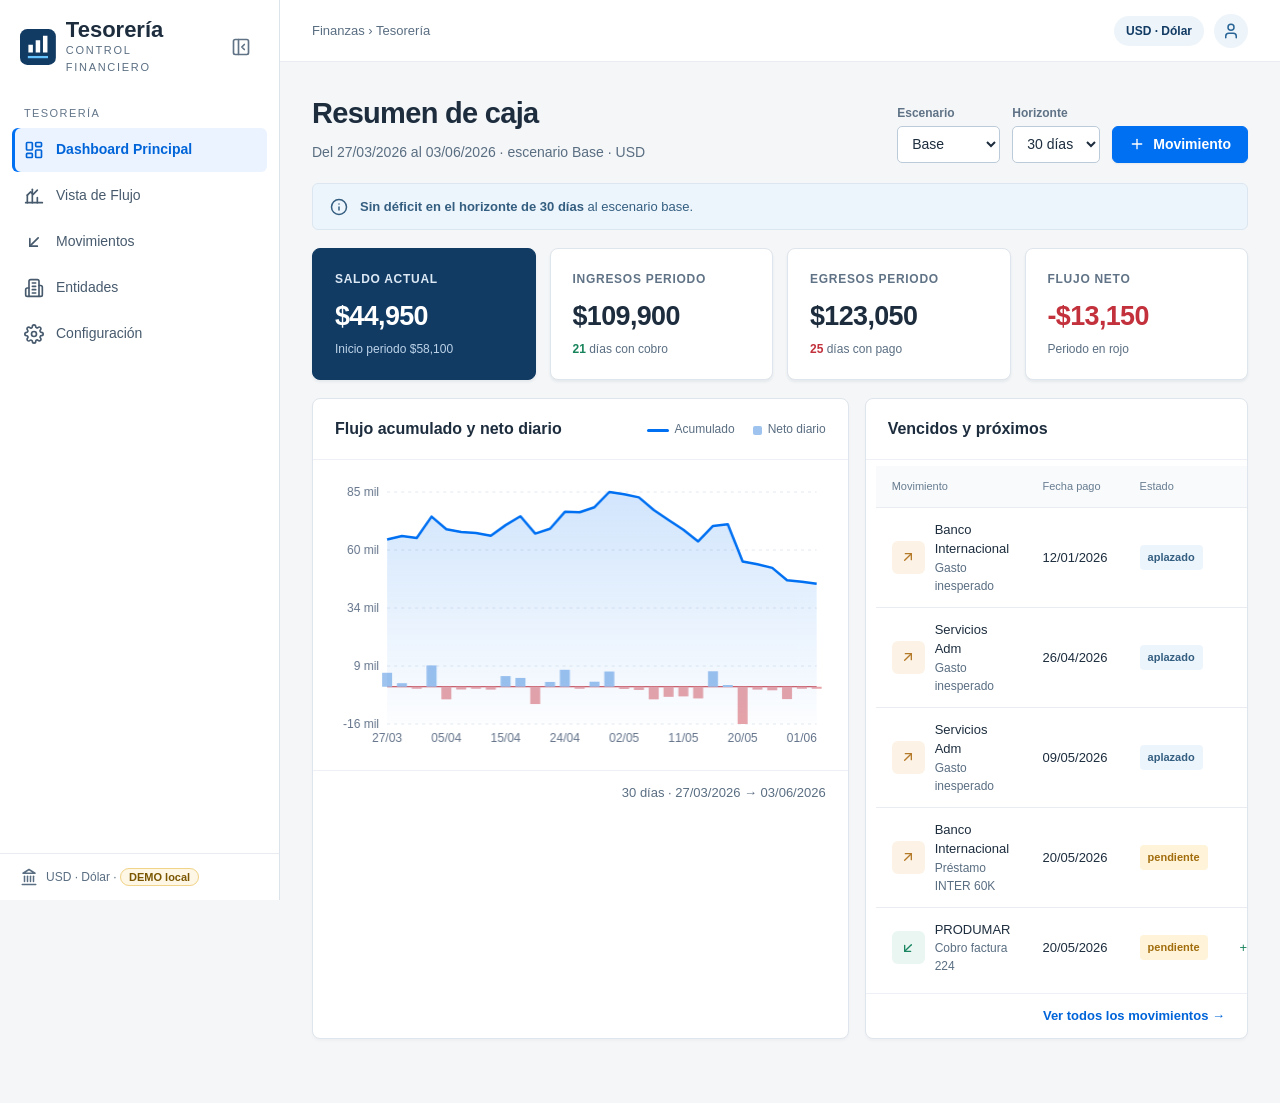
==== commit dbc03cfb: "Filtros diario/mensual + saldo inicial 0 + colapso en sidebar + saldos por banco (91 tests)" ====
--- a/frontend/index.html
+++ b/frontend/index.html
@@ -17,6 +17,9 @@
     <div class="brand">
       <svg width="38" height="40" viewBox="0 0 64 64" aria-hidden="true"><rect width="64" height="64" rx="13" fill="#123b64"/><path d="M15 42V28h8v14zm13 0V20h8v22zm13 0V12h8v30z" fill="#fff"/><path d="M14 50h36" stroke="#65c4ff" stroke-width="4"/></svg>
       <div><div class="brand-name">Tesorería</div><div class="brand-cap">CONTROL FINANCIERO</div></div>
+      <button class="btn ghost side-collapse-btn" id="sideMinBtn" aria-label="Colapsar barra lateral" aria-expanded="true" title="Colapsar barra lateral">
+        <svg width="20" height="20" viewBox="0 0 24 24" fill="none" stroke="currentColor" stroke-width="2" stroke-linecap="round" stroke-linejoin="round" aria-hidden="true"><rect width="18" height="18" x="3" y="3" rx="2"/><path d="M9 3v18"/><path d="m16 15-3-3 3-3"/></svg>
+      </button>
     </div>
     <nav class="nav" id="nav">
       <div class="nav-cap">TESORERÍA</div>
@@ -50,11 +53,6 @@
       </button>
       <span class="crumbs">Finanzas › Tesorería</span>
       <div class="top-actions">
-        <button class="btn ghost" id="sideMinBtn" aria-label="Colapsar barra lateral">⟨⟩</button>
-        <button class="notif-btn" id="notifBtn" aria-label="Notificaciones de vencimientos" aria-haspopup="dialog">
-          <svg width="19" height="19" viewBox="0 0 24 24" fill="none" stroke="currentColor" stroke-width="2" stroke-linecap="round" stroke-linejoin="round" aria-hidden="true"><path d="M6 8a6 6 0 0 1 12 0c0 7 3 9 3 9H3s3-2 3-9"/><path d="M10.3 21a1.94 1.94 0 0 0 3.4 0"/></svg>
-          <span class="notif-badge" id="notifBadge" hidden>0</span>
-        </button>
         <span class="usd-badge">USD · Dólar</span>
         <span class="avatar" aria-label="Usuario: Tesorero">
           <svg width="18" height="18" viewBox="0 0 24 24" fill="none" stroke="currentColor" stroke-width="2" stroke-linecap="round" stroke-linejoin="round" aria-hidden="true"><path d="M19 21v-2a4 4 0 0 0-4-4H9a4 4 0 0 0-4 4v2"/><circle cx="12" cy="7" r="4"/></svg>
@@ -77,10 +75,6 @@
                 <option value="base" selected>Base</option>
                 <option value="optimista">Optimista</option>
                 <option value="pesimista">Pesimista</option>
-              </select></label>
-            <label class="f">Año
-              <select class="input" id="fAnioDash">
-                <option value="">Todos</option>
               </select></label>
             <label class="f">Horizonte
               <select class="input" id="fHorizonte">
@@ -124,9 +118,9 @@
           <div class="toolbar" role="group" aria-label="Periodo de la matriz">
             <label class="f">Periodo
               <select class="input" id="fModo">
-                <option value="semana" selected>Semana</option>
+                <option value="diario" selected>Diario</option>
                 <option value="trimestre">Trimestre</option>
-                <option value="anual">Anual</option>
+                <option value="mensual">Mensual</option>
               </select></label>
             <label class="f" id="wDesde">Desde
               <input class="input" type="date" id="fDesde" value="2026-01-19"></label>
@@ -159,7 +153,7 @@
             <label class="f">Tipo
               <select class="input" id="mTipo"><option value="">Todos</option><option value="ingreso">Ingreso</option><option value="egreso">Egreso</option></select></label>
             <label class="f">Status
-              <select class="input" id="mStatus"><option value="">Todos</option><option value="pendiente">Pendiente</option><option value="aplazado">Aplazado</option><option value="realizado">Realizado</option><option value="vencido">Vencido</option></select></label>
+              <select class="input" id="mStatus"><option value="">Todos</option><option value="pendiente">Pendiente</option><option value="aplazado">Aplazado</option><option value="realizado">Realizado</option></select></label>
             <label class="f">Buscar
               <input class="input" type="search" id="mQ" placeholder="Entidad u observación…" autocomplete="off"></label>
           </div></div>
@@ -189,80 +183,25 @@
       <section class="view" id="view-config" aria-label="Configuración">
         <div class="page-head">
           <div><h1>Configuración</h1>
-            <p class="desc">Datos, auditoría y zona de peligro. Todo contraído por defecto.</p></div>
-        </div>
-        <details class="panel cfg-acc" id="accEstado">
-          <summary><span class="cfg-acc-t">Estado de datos</span><span class="cfg-acc-h">Resumen de lo cargado</span></summary>
-          <div class="cfg-body">
-            <p class="desc" id="cfgInfo">…</p>
-          </div>
-        </details>
-        <details class="panel cfg-acc" id="accLogs">
-          <summary><span class="cfg-acc-t">Exportación de logs</span><span class="cfg-acc-h">Reporte .txt de la bitácora</span></summary>
-          <div class="cfg-body">
-            <p class="desc">Filtra por fecha, acción o texto y descarga el reporte plano.
-              Cada línea trae fecha, acción, tabla, detalle y valores antes/después.</p>
-            <div class="cfg-row">
-              <label class="f">Desde<input class="input" type="date" id="logDesde"></label>
-              <label class="f">Hasta<input class="input" type="date" id="logHasta"></label>
-              <label class="f">Acción
-                <select class="input" id="logAccion">
-                  <option value="">Todas</option>
-                  <option>CREAR</option><option>EDITAR</option><option>REALIZADO</option>
-                  <option>ELIMINAR</option><option>IMPORTAR</option><option>INIT_VACIO</option>
-                  <option>BORRADO_TOTAL</option><option>EXPORTAR_LOGS</option>
-                </select></label>
-              <label class="f">Buscar
-                <input class="input" type="search" id="logQ" placeholder="Detalle…" autocomplete="off"></label>
-              <button class="btn primary" id="btnLogsTxt">Descargar .txt</button>
-            </div>
-            <p class="desc" id="logCount">…</p>
-            <p class="form-err" id="logErr" hidden></p>
-          </div>
-        </details>
-        <details class="panel cfg-acc" id="accRecursos">
-          <summary><span class="cfg-acc-t">Recursos</span><span class="cfg-acc-h">Origen del Excel cargado</span></summary>
-          <div class="cfg-body">
-            <p class="desc">El navegador solo comparte el nombre del archivo (no la ruta local).
-              Aquí ves qué libro alimentó la base y cuándo.</p>
-            <p class="desc" id="recInfo">…</p>
-            <div class="cfg-row">
-              <button class="btn ghost" id="btnPlantilla2">Descargar plantilla</button>
-            </div>
-          </div>
-        </details>
-        <details class="panel cfg-acc danger" id="accPeligro">
-          <summary><span class="cfg-acc-t">Zona de peligro</span><span class="cfg-acc-h">Borrar todos los datos</span></summary>
-          <div class="cfg-body">
-            <p class="desc">Elimina movimientos, saldos, entidades y cuentas cargadas. La app vuelve al
-              primer arranque para cargar un libro nuevo. La bitácora se conserva para auditoría.
-              Esta acción no se puede deshacer.</p>
-            <div class="cfg-row">
-              <label class="f">Clave de administrador
-                <input class="input" type="password" id="cfgClave" autocomplete="off" placeholder="••••••••"></label>
-              <button class="btn danger" id="btnBorrar">Borrar todo</button>
-            </div>
-            <p class="form-err" id="cfgErr" hidden></p>
-          </div>
-        </details>
+            <p class="desc">Zona de peligro y datos de la app.</p></div>
+        </div>
+        <div class="panel danger">
+          <h2>Borrar todos los datos</h2>
+          <p class="desc">Elimina movimientos, saldos, entidades y cuentas cargadas. La app vuelve al
+            primer arranque para cargar un libro nuevo. Esta acción no se puede deshacer.</p>
+          <p class="desc" id="cfgInfo">…</p>
+          <div class="cfg-row">
+            <label class="f">Clave de administrador
+              <input class="input" type="password" id="cfgClave" autocomplete="off" placeholder="••••••••"></label>
+            <button class="btn danger" id="btnBorrar">Borrar todo</button>
+          </div>
+          <p class="form-err" id="cfgErr" hidden></p>
+        </div>
       </section>
     </main>
   </div>
 </div>
 
-<!-- ===== notificaciones de vencimientos (campana topbar) ===== -->
-<div class="overlay" id="notifOverlay" hidden>
-  <div class="notif-panel" role="dialog" aria-modal="true" aria-labelledby="notifTitle">
-    <div class="notif-head">
-      <div><h2 id="notifTitle">Notificaciones</h2>
-        <p class="desc" id="notifSub">Vencidos y próximos a vencer.</p></div>
-      <div class="spacer"></div>
-      <button class="btn ghost" id="notifClose" aria-label="Cerrar notificaciones">✕</button>
-    </div>
-    <div class="notif-body" id="notifBody" aria-live="polite"></div>
-    <div class="notif-foot"><span id="notifFoot"></span></div>
-  </div>
-</div>
 <div id="toasts" aria-live="polite"></div>
 
 <!-- ===== modal movimiento (crear / editar) ===== -->
@@ -283,7 +222,7 @@
         <label class="f">Entidad (cliente / proveedor)
           <input class="input" type="text" id="f_entidad" list="dlEntidades" placeholder="Nombre…" autocomplete="off"></label>
         <label class="f">Concepto de pago
-          <select class="input" id="f_concepto"><option value="nomina">Nomina</option><option value="prestamo">Prestamo</option><option value="cobranza_clientes">Cobranza clientes</option><option value="pago_proveedores">Pago proveedores</option></select></label>
+          <select class="input" id="f_concepto"><option value="nomina">Nomina</option><option value="prestamo">Prestamo</option></select></label>
         <label class="f">Centro de costo
           <input class="input" type="text" id="f_cc" placeholder="Opcional…" autocomplete="off"></label>
         <label class="f">Valor (USD)
@@ -341,7 +280,7 @@
         <h3>Empezar vacío</h3>
         <p>Sin archivo: defines tu saldo inicial y fecha de arranque.</p>
         <label class="f">Saldo inicial (USD)
-          <input class="input" type="number" id="wSaldo" value="5000" min="0" step="0.01"></label>
+          <input class="input" type="number" id="wSaldo" value="0" min="0" step="0.01"></label>
         <label class="f">Fecha de inicio
           <input class="input" type="date" id="wFecha" value="2026-01-05"></label>
         <button class="btn" id="wEmpty" style="width:100%;justify-content:center">Entrar vacío</button>
--- a/frontend/styles.css
+++ b/frontend/styles.css
@@ -44,6 +44,8 @@
 .brand{display:flex;align-items:center;gap:10px;padding:18px 20px 14px}
 .brand-name{font-size:22px;font-weight:700;line-height:1.1}
 .brand-cap{font-size:11px;letter-spacing:1.7px;color:var(--muted-2)}
+.side-collapse-btn{margin-left:auto;width:37px;height:37px;padding:0;justify-content:center;color:var(--muted)}
+.side-collapse-btn:hover{color:var(--primary-ink);background:var(--nav-active-bg)}
 .nav{padding:6px 12px;display:flex;flex-direction:column;gap:2px}
 .nav-cap{font-size:11px;letter-spacing:1.4px;color:#63768a;padding:10px 12px 4px}
 .nav-item{display:flex;align-items:center;gap:12px;min-height:44px;padding:0 12px;border-radius:var(--radius-sm);
@@ -194,22 +196,9 @@
 .api-pill{font-weight:700;font-size:11px;padding:2px 8px;border-radius:999px;
   background:#fff7e6;color:#7a5600;border:1px solid #f0d48a}
 .api-pill[data-modo="real"]{background:#e9f7ef;color:#1c7a3d;border-color:#9ed3b2}
-/* Configuración: zona de peligro + acordeones contraídos por defecto */
+/* Configuración: zona de peligro */
 .panel.danger{border:1px solid #f0b4b4;background:#fff5f5}
 .panel.danger h2{color:#a93226}
-.cfg-acc{margin-bottom:12px;overflow:hidden}
-.cfg-acc summary{display:flex;align-items:baseline;gap:12px;cursor:pointer;
-  padding:16px 18px;list-style:none;font-size:15px;font-weight:700;color:var(--brand)}
-.cfg-acc summary::-webkit-details-marker{display:none}
-.cfg-acc summary::after{content:"›";margin-left:auto;font-size:20px;color:var(--muted);
-  transform:rotate(90deg);transition:transform .18s ease}
-.cfg-acc[open] summary::after{transform:rotate(-90deg)}
-.cfg-acc summary:focus-visible{outline:2px solid var(--primary);outline-offset:2px;border-radius:6px}
-.cfg-acc-t{font-size:15px}
-.cfg-acc-h{font-size:12px;font-weight:400;color:var(--muted)}
-.cfg-acc .cfg-body{padding:0 18px 18px}
-.cfg-acc.danger summary{color:#a93226}
-@media(max-width:640px){.cfg-acc summary{flex-direction:column;gap:2px}.cfg-acc-h{margin:0}}
 .btn.danger{background:#c0392b;color:#fff}
 .btn.danger:hover{background:#a93226}
 .cfg-row{display:flex;gap:12px;align-items:flex-end;flex-wrap:wrap;margin-top:12px}
@@ -270,6 +259,16 @@
 .tab.active{color:var(--primary-ink);border-bottom-color:var(--primary)}
 .vol{height:6px;border-radius:3px;background:var(--line-soft);min-width:90px;overflow:hidden}
 .vol i{display:block;height:100%;background:var(--primary);border-radius:3px}
+/* ===== bancos: saldos + estados resumidos ===== */
+.bank-cards{display:grid;grid-template-columns:2fr 1fr;gap:14px;margin-bottom:14px}
+.bank-cards .kpi{margin:0}
+@media(max-width:767px){.bank-cards{grid-template-columns:1fr}}
+.stmt-row td{background:#f8fafc;padding:0 16px 12px 66px;border-top:0}
+.stmt{border:1px solid var(--line-soft);border-radius:var(--radius-sm);background:#fff}
+.stmt summary{cursor:pointer;font-size:12px;font-weight:700;color:var(--primary-ink);padding:8px 12px;list-style:none}
+.stmt summary::-webkit-details-marker{display:none}
+.stmt-body{padding:0 12px 12px}
+.stmt-body .desc{font-size:12px;color:var(--muted-2);margin-top:8px}
 /* ===== bienvenida RF-14 ===== */
 .modal.welcome{max-width:720px;text-align:left}
 .welcome-brand{display:flex;justify-content:center;margin-bottom:10px}
@@ -314,24 +313,9 @@
   .toolbar .btn,.toolbar select.input{flex:1}
 }
 body.side-min .sidebar{width:var(--sidebar-w-min)}
+body.side-min .brand{justify-content:center;padding:18px 8px 14px}
 body.side-min .brand-name,body.side-min .brand-cap,body.side-min .nav-cap,
 body.side-min .nav-item span,body.side-min .side-foot span{display:none}
+body.side-min .side-collapse-btn{margin:0}
 body.side-min .nav-item{justify-content:center;padding:0}
-/* ===== notificaciones (campana topbar + panel) ===== */
-.notif-btn{position:relative;width:37px;height:37px;border-radius:50%;border:1px solid transparent;
-  background:#edf4fa;color:#286495;display:inline-flex;align-items:center;justify-content:center;cursor:pointer}
-.notif-btn:hover{background:#dbe9f7}
-.notif-badge{position:absolute;top:-4px;right:-4px;min-width:19px;height:19px;padding:0 5px;
-  border-radius:10px;background:var(--destructive);color:#fff;font-size:11px;font-weight:700;
-  display:flex;align-items:center;justify-content:center}
-.notif-badge[hidden]{display:none}
-.notif-panel{background:#fff;border-radius:12px;max-width:640px;width:calc(100vw - 32px);max-height:84vh;
-  display:flex;flex-direction:column;overflow:hidden}
-.notif-head{display:flex;align-items:flex-start;gap:12px;padding:18px 22px;border-bottom:1px solid #edf0f4}
-.notif-head .spacer{flex:1}
-.notif-body{padding:14px 22px;overflow-y:auto}
-.notif-body h3{margin:16px 0 8px;font-size:14px;display:flex;align-items:center;gap:8px}
-.notif-body h3:first-child{margin-top:0}
-.notif-foot{padding:12px 22px;border-top:1px solid #edf0f4;font-size:12px;color:var(--muted-2)}
-@media(max-width:767px){.usd-badge{display:none}}
 @media(prefers-reduced-motion:reduce){*{animation:none!important;transition:none!important}}
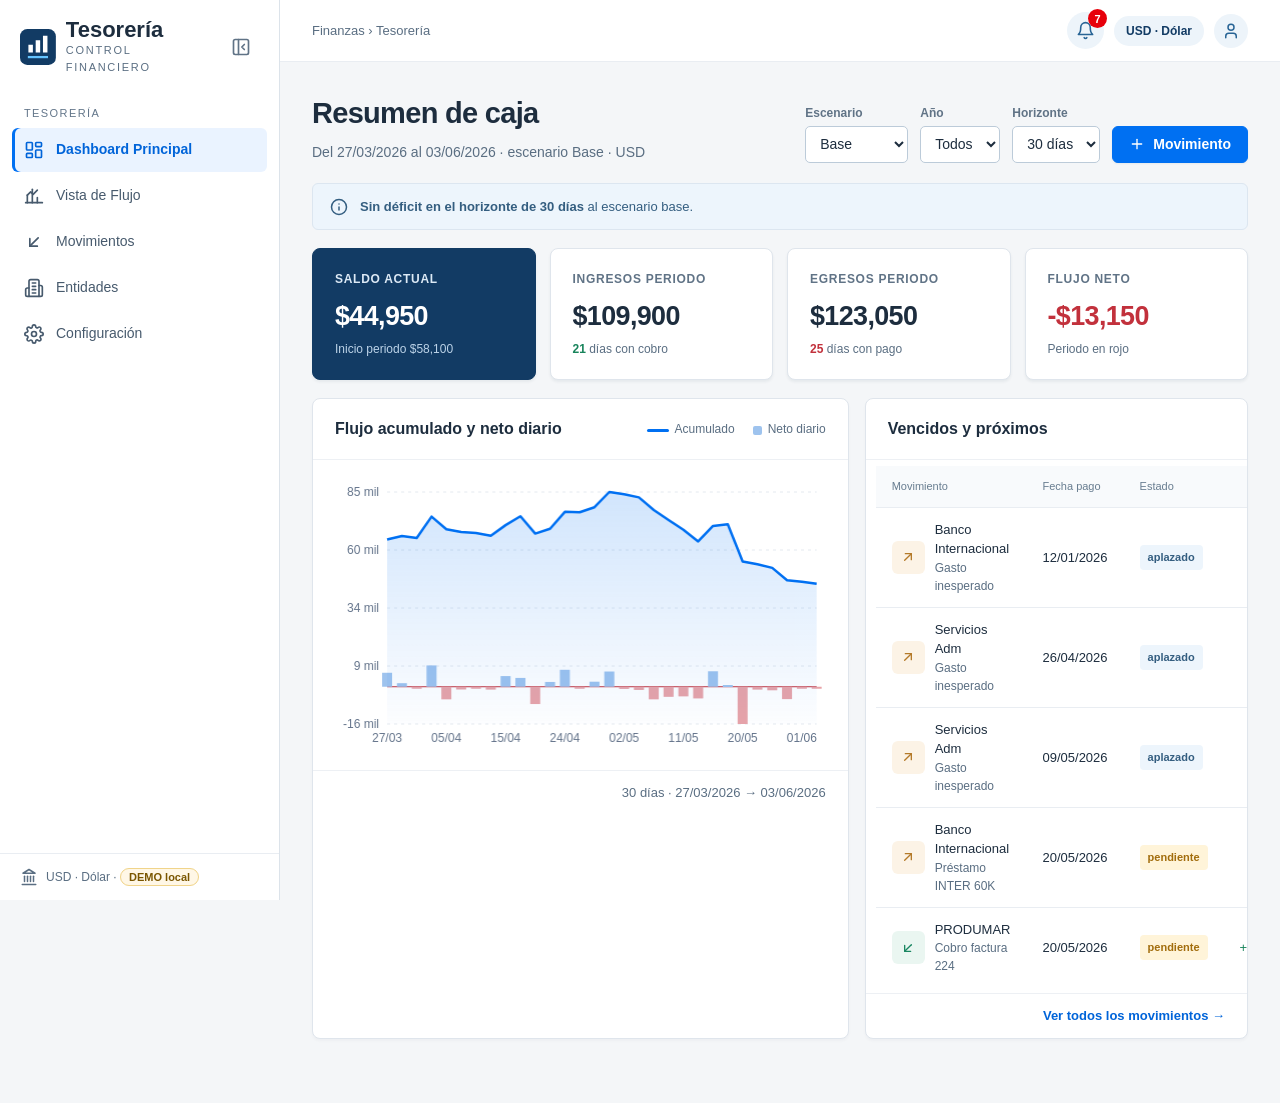
==== commit 95350d20: "UI, Importaciones, ETL y datos Agosto" ====
--- a/frontend/index.html
+++ b/frontend/index.html
@@ -53,6 +53,10 @@
       </button>
       <span class="crumbs">Finanzas › Tesorería</span>
       <div class="top-actions">
+        <button class="notif-btn" id="notifBtn" aria-label="Notificaciones de vencimientos" aria-haspopup="dialog">
+          <svg width="19" height="19" viewBox="0 0 24 24" fill="none" stroke="currentColor" stroke-width="2" stroke-linecap="round" stroke-linejoin="round" aria-hidden="true"><path d="M6 8a6 6 0 0 1 12 0c0 7 3 9 3 9H3s3-2 3-9"/><path d="M10.3 21a1.94 1.94 0 0 0 3.4 0"/></svg>
+          <span class="notif-badge" id="notifBadge" hidden>0</span>
+        </button>
         <span class="usd-badge">USD · Dólar</span>
         <span class="avatar" aria-label="Usuario: Tesorero">
           <svg width="18" height="18" viewBox="0 0 24 24" fill="none" stroke="currentColor" stroke-width="2" stroke-linecap="round" stroke-linejoin="round" aria-hidden="true"><path d="M19 21v-2a4 4 0 0 0-4-4H9a4 4 0 0 0-4 4v2"/><circle cx="12" cy="7" r="4"/></svg>
@@ -75,6 +79,10 @@
                 <option value="base" selected>Base</option>
                 <option value="optimista">Optimista</option>
                 <option value="pesimista">Pesimista</option>
+              </select></label>
+            <label class="f">Año
+              <select class="input" id="fAnioDash">
+                <option value="">Todos</option>
               </select></label>
             <label class="f">Horizonte
               <select class="input" id="fHorizonte">
@@ -153,7 +161,7 @@
             <label class="f">Tipo
               <select class="input" id="mTipo"><option value="">Todos</option><option value="ingreso">Ingreso</option><option value="egreso">Egreso</option></select></label>
             <label class="f">Status
-              <select class="input" id="mStatus"><option value="">Todos</option><option value="pendiente">Pendiente</option><option value="aplazado">Aplazado</option><option value="realizado">Realizado</option></select></label>
+              <select class="input" id="mStatus"><option value="">Todos</option><option value="pendiente">Pendiente</option><option value="aplazado">Aplazado</option><option value="realizado">Realizado</option><option value="vencido">Vencido</option></select></label>
             <label class="f">Buscar
               <input class="input" type="search" id="mQ" placeholder="Entidad u observación…" autocomplete="off"></label>
           </div></div>
@@ -183,25 +191,80 @@
       <section class="view" id="view-config" aria-label="Configuración">
         <div class="page-head">
           <div><h1>Configuración</h1>
-            <p class="desc">Zona de peligro y datos de la app.</p></div>
-        </div>
-        <div class="panel danger">
-          <h2>Borrar todos los datos</h2>
-          <p class="desc">Elimina movimientos, saldos, entidades y cuentas cargadas. La app vuelve al
-            primer arranque para cargar un libro nuevo. Esta acción no se puede deshacer.</p>
-          <p class="desc" id="cfgInfo">…</p>
-          <div class="cfg-row">
-            <label class="f">Clave de administrador
-              <input class="input" type="password" id="cfgClave" autocomplete="off" placeholder="••••••••"></label>
-            <button class="btn danger" id="btnBorrar">Borrar todo</button>
-          </div>
-          <p class="form-err" id="cfgErr" hidden></p>
-        </div>
+            <p class="desc">Datos, auditoría y zona de peligro. Todo contraído por defecto.</p></div>
+        </div>
+        <details class="panel cfg-acc" id="accEstado">
+          <summary><span class="cfg-acc-t">Estado de datos</span><span class="cfg-acc-h">Resumen de lo cargado</span></summary>
+          <div class="cfg-body">
+            <p class="desc" id="cfgInfo">…</p>
+          </div>
+        </details>
+        <details class="panel cfg-acc" id="accLogs">
+          <summary><span class="cfg-acc-t">Exportación de logs</span><span class="cfg-acc-h">Reporte .txt de la bitácora</span></summary>
+          <div class="cfg-body">
+            <p class="desc">Filtra por fecha, acción o texto y descarga el reporte plano.
+              Cada línea trae fecha, acción, tabla, detalle y valores antes/después.</p>
+            <div class="cfg-row">
+              <label class="f">Desde<input class="input" type="date" id="logDesde"></label>
+              <label class="f">Hasta<input class="input" type="date" id="logHasta"></label>
+              <label class="f">Acción
+                <select class="input" id="logAccion">
+                  <option value="">Todas</option>
+                  <option>CREAR</option><option>EDITAR</option><option>REALIZADO</option>
+                  <option>ELIMINAR</option><option>IMPORTAR</option><option>INIT_VACIO</option>
+                  <option>BORRADO_TOTAL</option><option>EXPORTAR_LOGS</option>
+                </select></label>
+              <label class="f">Buscar
+                <input class="input" type="search" id="logQ" placeholder="Detalle…" autocomplete="off"></label>
+              <button class="btn primary" id="btnLogsTxt">Descargar .txt</button>
+            </div>
+            <p class="desc" id="logCount">…</p>
+            <p class="form-err" id="logErr" hidden></p>
+          </div>
+        </details>
+        <details class="panel cfg-acc" id="accRecursos">
+          <summary><span class="cfg-acc-t">Recursos</span><span class="cfg-acc-h">Origen del Excel cargado</span></summary>
+          <div class="cfg-body">
+            <p class="desc">El navegador solo comparte el nombre del archivo (no la ruta local).
+              Aquí ves qué libro alimentó la base y cuándo.</p>
+            <p class="desc" id="recInfo">…</p>
+            <div class="cfg-row">
+              <button class="btn ghost" id="btnPlantilla2">Descargar plantilla</button>
+            </div>
+          </div>
+        </details>
+        <details class="panel cfg-acc danger" id="accPeligro">
+          <summary><span class="cfg-acc-t">Zona de peligro</span><span class="cfg-acc-h">Borrar todos los datos</span></summary>
+          <div class="cfg-body">
+            <p class="desc">Elimina movimientos, saldos, entidades y cuentas cargadas. La app vuelve al
+              primer arranque para cargar un libro nuevo. La bitácora se conserva para auditoría.
+              Esta acción no se puede deshacer.</p>
+            <div class="cfg-row">
+              <label class="f">Clave de administrador
+                <input class="input" type="password" id="cfgClave" autocomplete="off" placeholder="••••••••"></label>
+              <button class="btn danger" id="btnBorrar">Borrar todo</button>
+            </div>
+            <p class="form-err" id="cfgErr" hidden></p>
+          </div>
+        </details>
       </section>
     </main>
   </div>
 </div>
 
+<!-- ===== notificaciones de vencimientos (campana topbar) ===== -->
+<div class="overlay" id="notifOverlay" hidden>
+  <div class="notif-panel" role="dialog" aria-modal="true" aria-labelledby="notifTitle">
+    <div class="notif-head">
+      <div><h2 id="notifTitle">Notificaciones</h2>
+        <p class="desc" id="notifSub">Vencidos y próximos a vencer.</p></div>
+      <div class="spacer"></div>
+      <button class="btn ghost" id="notifClose" aria-label="Cerrar notificaciones">✕</button>
+    </div>
+    <div class="notif-body" id="notifBody" aria-live="polite"></div>
+    <div class="notif-foot"><span id="notifFoot"></span></div>
+  </div>
+</div>
 <div id="toasts" aria-live="polite"></div>
 
 <!-- ===== modal movimiento (crear / editar) ===== -->
@@ -222,7 +285,7 @@
         <label class="f">Entidad (cliente / proveedor)
           <input class="input" type="text" id="f_entidad" list="dlEntidades" placeholder="Nombre…" autocomplete="off"></label>
         <label class="f">Concepto de pago
-          <select class="input" id="f_concepto"><option value="nomina">Nomina</option><option value="prestamo">Prestamo</option></select></label>
+          <select class="input" id="f_concepto"><option value="nomina">Nomina</option><option value="prestamo">Prestamo</option><option value="cobranza_clientes">Cobranza clientes</option><option value="pago_proveedores">Pago proveedores</option></select></label>
         <label class="f">Centro de costo
           <input class="input" type="text" id="f_cc" placeholder="Opcional…" autocomplete="off"></label>
         <label class="f">Valor (USD)
--- a/frontend/styles.css
+++ b/frontend/styles.css
@@ -196,9 +196,22 @@
 .api-pill{font-weight:700;font-size:11px;padding:2px 8px;border-radius:999px;
   background:#fff7e6;color:#7a5600;border:1px solid #f0d48a}
 .api-pill[data-modo="real"]{background:#e9f7ef;color:#1c7a3d;border-color:#9ed3b2}
-/* Configuración: zona de peligro */
+/* Configuración: zona de peligro + acordeones contraídos por defecto */
 .panel.danger{border:1px solid #f0b4b4;background:#fff5f5}
 .panel.danger h2{color:#a93226}
+.cfg-acc{margin-bottom:12px;overflow:hidden}
+.cfg-acc summary{display:flex;align-items:baseline;gap:12px;cursor:pointer;
+  padding:16px 18px;list-style:none;font-size:15px;font-weight:700;color:var(--brand)}
+.cfg-acc summary::-webkit-details-marker{display:none}
+.cfg-acc summary::after{content:"›";margin-left:auto;font-size:20px;color:var(--muted);
+  transform:rotate(90deg);transition:transform .18s ease}
+.cfg-acc[open] summary::after{transform:rotate(-90deg)}
+.cfg-acc summary:focus-visible{outline:2px solid var(--primary);outline-offset:2px;border-radius:6px}
+.cfg-acc-t{font-size:15px}
+.cfg-acc-h{font-size:12px;font-weight:400;color:var(--muted)}
+.cfg-acc .cfg-body{padding:0 18px 18px}
+.cfg-acc.danger summary{color:#a93226}
+@media(max-width:640px){.cfg-acc summary{flex-direction:column;gap:2px}.cfg-acc-h{margin:0}}
 .btn.danger{background:#c0392b;color:#fff}
 .btn.danger:hover{background:#a93226}
 .cfg-row{display:flex;gap:12px;align-items:flex-end;flex-wrap:wrap;margin-top:12px}
@@ -318,4 +331,21 @@
 body.side-min .nav-item span,body.side-min .side-foot span{display:none}
 body.side-min .side-collapse-btn{margin:0}
 body.side-min .nav-item{justify-content:center;padding:0}
+/* ===== notificaciones (campana topbar + panel) ===== */
+.notif-btn{position:relative;width:37px;height:37px;border-radius:50%;border:1px solid transparent;
+  background:#edf4fa;color:#286495;display:inline-flex;align-items:center;justify-content:center;cursor:pointer}
+.notif-btn:hover{background:#dbe9f7}
+.notif-badge{position:absolute;top:-4px;right:-4px;min-width:19px;height:19px;padding:0 5px;
+  border-radius:10px;background:var(--destructive);color:#fff;font-size:11px;font-weight:700;
+  display:flex;align-items:center;justify-content:center}
+.notif-badge[hidden]{display:none}
+.notif-panel{background:#fff;border-radius:12px;max-width:640px;width:calc(100vw - 32px);max-height:84vh;
+  display:flex;flex-direction:column;overflow:hidden}
+.notif-head{display:flex;align-items:flex-start;gap:12px;padding:18px 22px;border-bottom:1px solid #edf0f4}
+.notif-head .spacer{flex:1}
+.notif-body{padding:14px 22px;overflow-y:auto}
+.notif-body h3{margin:16px 0 8px;font-size:14px;display:flex;align-items:center;gap:8px}
+.notif-body h3:first-child{margin-top:0}
+.notif-foot{padding:12px 22px;border-top:1px solid #edf0f4;font-size:12px;color:var(--muted-2)}
+@media(max-width:767px){.usd-badge{display:none}}
 @media(prefers-reduced-motion:reduce){*{animation:none!important;transition:none!important}}
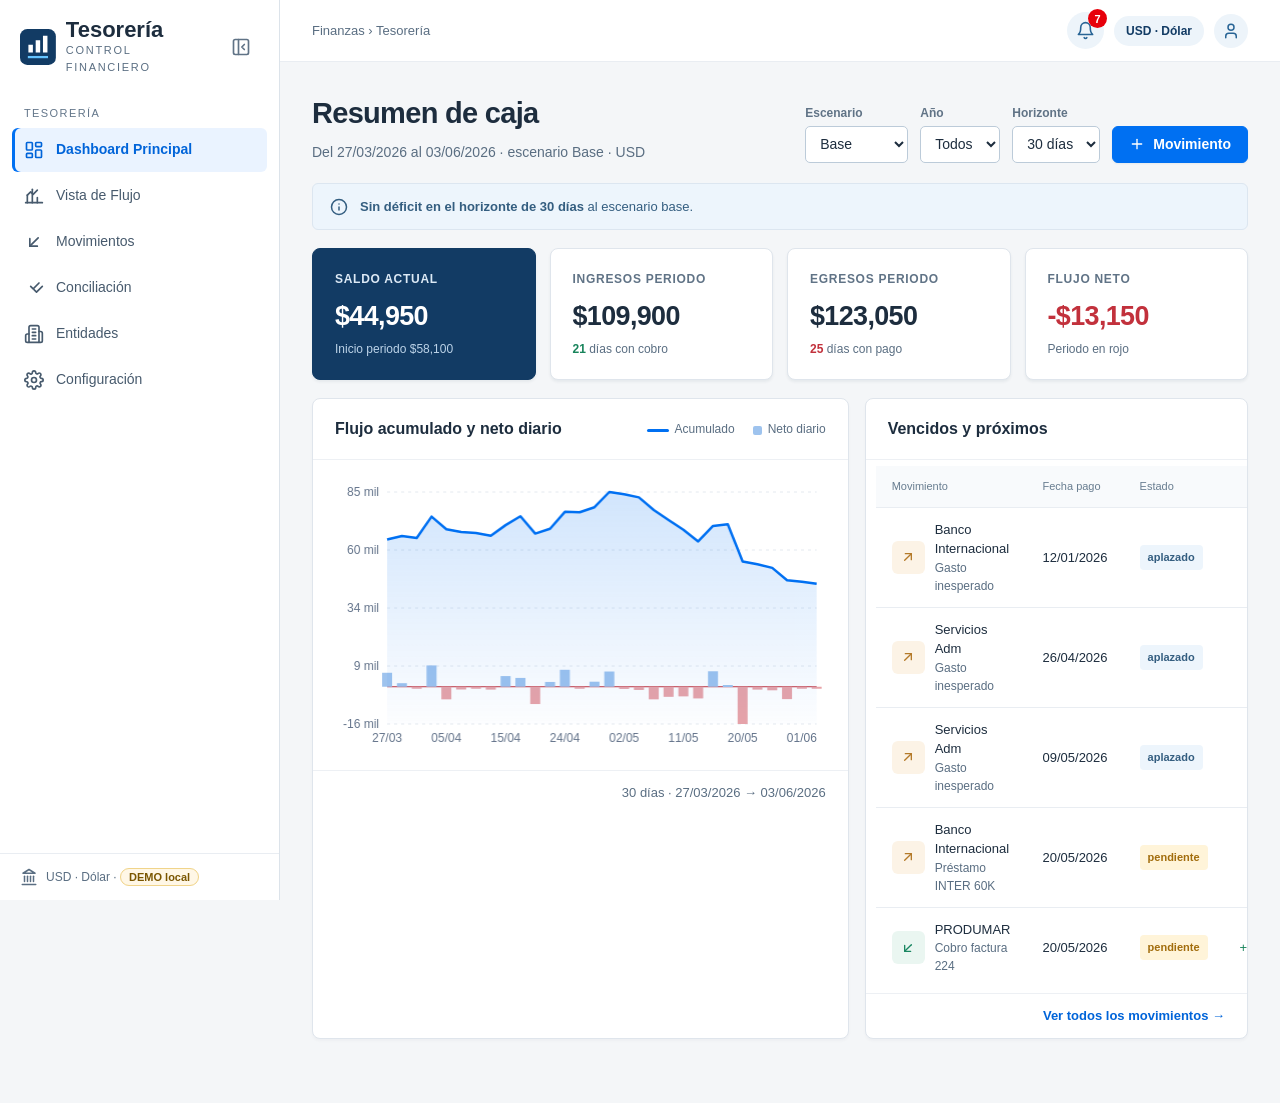
==== commit 7284acc2: "actualiozacion de requerimientos" ====
--- a/frontend/index.html
+++ b/frontend/index.html
@@ -32,6 +32,9 @@
       <a class="nav-item" href="#/movimientos" data-view="movimientos">
         <svg width="20" height="20" viewBox="0 0 24 24" fill="none" stroke="currentColor" stroke-width="2" stroke-linecap="round" stroke-linejoin="round" aria-hidden="true"><path d="M17 7 7 17"/><path d="M16 17H7V8"/></svg>
         <span>Movimientos</span></a>
+      <a class="nav-item" href="#/conciliacion" data-view="conciliacion">
+        <svg width="20" height="20" viewBox="0 0 24 24" fill="none" stroke="currentColor" stroke-width="2" stroke-linecap="round" stroke-linejoin="round" aria-hidden="true"><path d="m18 6-7 7-3-3"/><path d="m22 10-7 7-3-3"/></svg>
+        <span>Conciliación</span></a>
       <a class="nav-item" href="#/entidades" data-view="entidades">
         <svg width="20" height="20" viewBox="0 0 24 24" fill="none" stroke="currentColor" stroke-width="2" stroke-linecap="round" stroke-linejoin="round" aria-hidden="true"><path d="M6 22V4a2 2 0 0 1 2-2h8a2 2 0 0 1 2 2v18Z"/><path d="M6 12H4a2 2 0 0 0-2 2v6a2 2 0 0 0 2 2h2"/><path d="M18 9h2a2 2 0 0 1 2 2v9a2 2 0 0 1-2 2h-2"/><path d="M10 6h4"/><path d="M10 10h4"/><path d="M10 14h4"/><path d="M10 18h4"/></svg>
         <span>Entidades</span></a>
@@ -143,6 +146,126 @@
             <table class="tbl matrix" id="matrix"></table>
           </div>
           <div class="panel-foot"><span id="matrixSel" aria-live="polite"></span><span style="width:12px"></span><span id="matrixFoot"></span></div>
+        </div>
+      </section>
+      <!-- ===== Conciliación Bancaria ===== -->
+      <section class="view" id="view-conciliacion" aria-label="Conciliación Bancaria">
+        <div class="page-head">
+          <div>
+            <h1>Conciliación Bancaria</h1>
+            <p class="desc" id="reconRange">Cuadra tus extractos bancarios con los movimientos de tu tesorería.</p>
+          </div>
+          <div class="spacer"></div>
+          <div class="toolbar" role="group" aria-label="Filtros de conciliación">
+            <label class="f">Cuenta / Banco
+              <select class="input" id="cBancoSelect">
+                <option value="pichincha">Banco Pichincha (...2360)</option>
+                <option value="internacional">Banco Internacional (...7335)</option>
+                <option value="produbanco">Produbanco (...2593)</option>
+              </select></label>
+            <label class="f">Mes de corte
+              <input class="input" type="month" id="cMesCorte" value="2026-08"></label>
+            <button class="btn primary" id="btnAutoRecon">
+              <svg width="16" height="16" viewBox="0 0 24 24" fill="none" stroke="currentColor" stroke-width="2" stroke-linecap="round" aria-hidden="true"><path d="M21 12a9 9 0 1 1-9-9c2.52 0 4.93 1 6.74 2.74L21 8"/><path d="M21 3v5h-5"/></svg>
+              Cuadre Automático</button>
+          </div>
+        </div>
+
+        <!-- Tarjetas de resumen del cuadre -->
+        <div class="kpis" id="reconKpis" aria-live="polite">
+          <div class="kpi">
+            <div class="kpi-top"><span class="kpi-label">Saldo Extracto (Banco)</span></div>
+            <div class="kpi-val num" id="kpiBankBal">$236,014.39</div>
+            <div class="kpi-sub">Corte oficial al banco</div>
+          </div>
+          <div class="kpi">
+            <div class="kpi-top"><span class="kpi-label">Saldo en Libros (App)</span></div>
+            <div class="kpi-val num" id="kpiAppBal">$236,014.39</div>
+            <div class="kpi-sub">Movimientos ejecutados</div>
+          </div>
+          <div class="kpi hero">
+            <div class="kpi-top"><span class="kpi-label">Diferencia por Cuadrar</span></div>
+            <div class="kpi-val num" id="kpiDiff">$0.00</div>
+            <div class="kpi-sub" id="kpiDiffStatus">Cuadre exacto</div>
+          </div>
+          <div class="kpi">
+            <div class="kpi-top"><span class="kpi-label">Pendientes</span></div>
+            <div class="kpi-val num" id="kpiPendingCount">0 de 48</div>
+            <div class="kpi-sub">Líneas por conciliar</div>
+          </div>
+        </div>
+
+        <!-- Panel Doble de Conciliación -->
+        <div class="recon-dual-panel">
+          <!-- Panel Izquierdo: Lo Real (Extracto) -->
+          <div class="panel recon-col">
+            <div class="panel-head">
+              <h2>1. Extracto del Banco</h2>
+              <div class="spacer"></div>
+              <span class="badge info" id="bankListCount">48 transacciones</span>
+            </div>
+            <div class="recon-table-wrap">
+              <table class="tbl" id="tblExtracto" aria-label="Líneas del extracto bancario">
+                <thead>
+                  <tr>
+                    <th style="width:32px"></th>
+                    <th>Fecha</th>
+                    <th>Descripción Banco</th>
+                    <th class="amount">Monto USD</th>
+                    <th>Estado</th>
+                  </tr>
+                </thead>
+                <tbody id="tbodyExtracto">
+                  <!-- Se llena desde app.js mediante GET /api/extractos -->
+                </tbody>
+              </table>
+            </div>
+          </div>
+
+          <!-- Panel Derecho: Lo Esperado (Movimientos App) -->
+          <div class="panel recon-col">
+            <div class="panel-head">
+              <h2>2. Movimientos en App</h2>
+              <div class="spacer"></div>
+              <span class="badge warn" id="appListCount">12 pendientes</span>
+            </div>
+            <div class="recon-table-wrap">
+              <table class="tbl" id="tblAppMovs" aria-label="Movimientos en tesorería">
+                <thead>
+                  <tr>
+                    <th style="width:32px"></th>
+                    <th>Fecha</th>
+                    <th>Entidad / Concepto</th>
+                    <th class="amount">Monto USD</th>
+                    <th>Estado</th>
+                  </tr>
+                </thead>
+                <tbody id="tbodyAppMovs">
+                  <!-- Se llena desde app.js mediante GET /api/movimientos -->
+                </tbody>
+              </table>
+            </div>
+          </div>
+        </div>
+
+        <!-- Barra Inferior para Conciliación Manual o Ajuste por Comisión -->
+        <div class="recon-action-bar panel" id="reconActionBar">
+          <div class="recon-summary">
+            <span>Selección Banco: <b class="num" id="selBankAmt">$0.00</b></span>
+            <span class="divider">|</span>
+            <span>Selección App: <b class="num" id="selAppAmt">$0.00</b></span>
+            <span class="divider">|</span>
+            <span>Diferencia: <b class="num neg" id="selDiffAmt">$0.00</b></span>
+          </div>
+          <div class="spacer"></div>
+          <div class="toolbar">
+            <button class="btn ghost" id="btnRegComision" title="Crear movimiento por comisión bancaria automáticamente">
+              + Registrar Comisión ($)
+            </button>
+            <button class="btn primary" id="btnEmparejar" disabled>
+              Conciliar Seleccionados
+            </button>
+          </div>
         </div>
       </section>
       <section class="view" id="view-movimientos" aria-label="Movimientos">
@@ -365,6 +488,6 @@
   </div>
 </div>
 <script src="data.js"></script>
-<script src="app.js"></script>
+<script src="app2.js"></script>
 </body>
 </html>
--- a/frontend/styles.css
+++ b/frontend/styles.css
@@ -349,3 +349,71 @@
 .notif-foot{padding:12px 22px;border-top:1px solid #edf0f4;font-size:12px;color:var(--muted-2)}
 @media(max-width:767px){.usd-badge{display:none}}
 @media(prefers-reduced-motion:reduce){*{animation:none!important;transition:none!important}}
+
+/* ===== VISTA DE CONCILIACIÓN BANCARIA ===== */
+.recon-dual-panel {
+  display: grid;
+  grid-template-columns: 1fr 1fr;
+  gap: 16px;
+  margin-bottom: 16px;
+}
+
+@media (max-width: 1100px) {
+  .recon-dual-panel {
+    grid-template-columns: 1fr;
+  }
+}
+
+.recon-col {
+  display: flex;
+  flex-direction: column;
+  margin-bottom: 0;
+}
+
+.recon-table-wrap {
+  overflow-y: auto;
+  max-height: 480px;
+}
+
+.recon-action-bar {
+  display: flex;
+  align-items: center;
+  gap: 16px;
+  padding: 14px 22px;
+  background: var(--brand);
+  color: #fff;
+  border-radius: var(--radius);
+  flex-wrap: wrap;
+  margin-bottom: 0;
+}
+
+.recon-action-bar .recon-summary {
+  display: flex;
+  align-items: center;
+  gap: 12px;
+  font-size: 14px;
+}
+
+.recon-action-bar .divider {
+  color: #436a90;
+}
+
+.recon-action-bar .btn.ghost {
+  color: #dce9f5;
+  border-color: #3b628a;
+  background: transparent;
+}
+
+.recon-action-bar .btn.ghost:hover {
+  background: #1e4a78;
+  color: #fff;
+}
+
+tr.selected-match {
+  background: #eaf3ff !important;
+}
+
+tr.conciliado-row {
+  opacity: 0.65;
+  background: #f8fafc;
+}
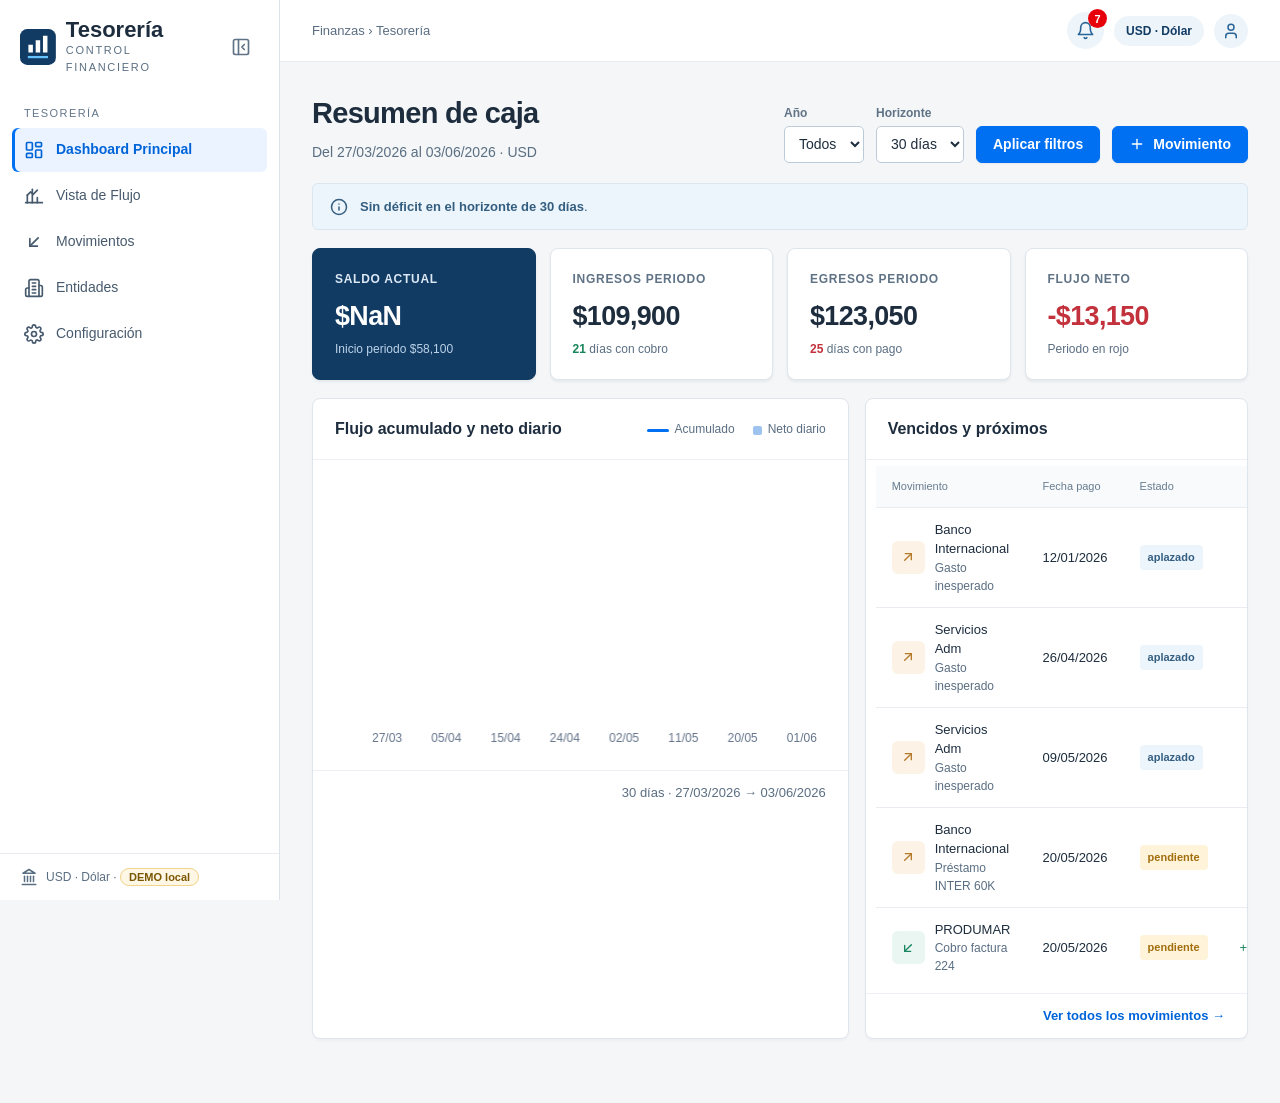
==== commit a6c416bb: "reesitructuracion de schema" ====
--- a/frontend/index.html
+++ b/frontend/index.html
@@ -32,9 +32,6 @@
       <a class="nav-item" href="#/movimientos" data-view="movimientos">
         <svg width="20" height="20" viewBox="0 0 24 24" fill="none" stroke="currentColor" stroke-width="2" stroke-linecap="round" stroke-linejoin="round" aria-hidden="true"><path d="M17 7 7 17"/><path d="M16 17H7V8"/></svg>
         <span>Movimientos</span></a>
-      <a class="nav-item" href="#/conciliacion" data-view="conciliacion">
-        <svg width="20" height="20" viewBox="0 0 24 24" fill="none" stroke="currentColor" stroke-width="2" stroke-linecap="round" stroke-linejoin="round" aria-hidden="true"><path d="m18 6-7 7-3-3"/><path d="m22 10-7 7-3-3"/></svg>
-        <span>Conciliación</span></a>
       <a class="nav-item" href="#/entidades" data-view="entidades">
         <svg width="20" height="20" viewBox="0 0 24 24" fill="none" stroke="currentColor" stroke-width="2" stroke-linecap="round" stroke-linejoin="round" aria-hidden="true"><path d="M6 22V4a2 2 0 0 1 2-2h8a2 2 0 0 1 2 2v18Z"/><path d="M6 12H4a2 2 0 0 0-2 2v6a2 2 0 0 0 2 2h2"/><path d="M18 9h2a2 2 0 0 1 2 2v9a2 2 0 0 1-2 2h-2"/><path d="M10 6h4"/><path d="M10 10h4"/><path d="M10 14h4"/><path d="M10 18h4"/></svg>
         <span>Entidades</span></a>
@@ -77,12 +74,6 @@
           </div>
           <div class="spacer"></div>
           <div class="toolbar" role="group" aria-label="Filtros del dashboard">
-            <label class="f">Escenario
-              <select class="input" id="fEscenario">
-                <option value="base" selected>Base</option>
-                <option value="optimista">Optimista</option>
-                <option value="pesimista">Pesimista</option>
-              </select></label>
             <label class="f">Año
               <select class="input" id="fAnioDash">
                 <option value="">Todos</option>
@@ -93,6 +84,7 @@
                 <option value="30" selected>30 días</option>
                 <option value="90">90 días</option>
               </select></label>
+            <button class="btn primary" id="btnAplicarDash">Aplicar filtros</button>
             <button class="btn primary" id="btnMovimiento">
               <svg width="16" height="16" viewBox="0 0 24 24" fill="none" stroke="currentColor" stroke-width="2" stroke-linecap="round" aria-hidden="true"><path d="M5 12h14"/><path d="M12 5v14"/></svg>
               Movimiento</button>
@@ -139,6 +131,7 @@
               <input class="input" type="month" id="fMes" value="2026-01"></label>
             <label class="f" id="wAnio" hidden>Año
               <select class="input" id="fAnio"><option selected>2026</option></select></label>
+            <button class="btn primary" id="btnAplicarFlujo">Aplicar filtros</button>
           </div>
         </div>
         <div class="panel">
@@ -146,126 +139,6 @@
             <table class="tbl matrix" id="matrix"></table>
           </div>
           <div class="panel-foot"><span id="matrixSel" aria-live="polite"></span><span style="width:12px"></span><span id="matrixFoot"></span></div>
-        </div>
-      </section>
-      <!-- ===== Conciliación Bancaria ===== -->
-      <section class="view" id="view-conciliacion" aria-label="Conciliación Bancaria">
-        <div class="page-head">
-          <div>
-            <h1>Conciliación Bancaria</h1>
-            <p class="desc" id="reconRange">Cuadra tus extractos bancarios con los movimientos de tu tesorería.</p>
-          </div>
-          <div class="spacer"></div>
-          <div class="toolbar" role="group" aria-label="Filtros de conciliación">
-            <label class="f">Cuenta / Banco
-              <select class="input" id="cBancoSelect">
-                <option value="pichincha">Banco Pichincha (...2360)</option>
-                <option value="internacional">Banco Internacional (...7335)</option>
-                <option value="produbanco">Produbanco (...2593)</option>
-              </select></label>
-            <label class="f">Mes de corte
-              <input class="input" type="month" id="cMesCorte" value="2026-08"></label>
-            <button class="btn primary" id="btnAutoRecon">
-              <svg width="16" height="16" viewBox="0 0 24 24" fill="none" stroke="currentColor" stroke-width="2" stroke-linecap="round" aria-hidden="true"><path d="M21 12a9 9 0 1 1-9-9c2.52 0 4.93 1 6.74 2.74L21 8"/><path d="M21 3v5h-5"/></svg>
-              Cuadre Automático</button>
-          </div>
-        </div>
-
-        <!-- Tarjetas de resumen del cuadre -->
-        <div class="kpis" id="reconKpis" aria-live="polite">
-          <div class="kpi">
-            <div class="kpi-top"><span class="kpi-label">Saldo Extracto (Banco)</span></div>
-            <div class="kpi-val num" id="kpiBankBal">$236,014.39</div>
-            <div class="kpi-sub">Corte oficial al banco</div>
-          </div>
-          <div class="kpi">
-            <div class="kpi-top"><span class="kpi-label">Saldo en Libros (App)</span></div>
-            <div class="kpi-val num" id="kpiAppBal">$236,014.39</div>
-            <div class="kpi-sub">Movimientos ejecutados</div>
-          </div>
-          <div class="kpi hero">
-            <div class="kpi-top"><span class="kpi-label">Diferencia por Cuadrar</span></div>
-            <div class="kpi-val num" id="kpiDiff">$0.00</div>
-            <div class="kpi-sub" id="kpiDiffStatus">Cuadre exacto</div>
-          </div>
-          <div class="kpi">
-            <div class="kpi-top"><span class="kpi-label">Pendientes</span></div>
-            <div class="kpi-val num" id="kpiPendingCount">0 de 48</div>
-            <div class="kpi-sub">Líneas por conciliar</div>
-          </div>
-        </div>
-
-        <!-- Panel Doble de Conciliación -->
-        <div class="recon-dual-panel">
-          <!-- Panel Izquierdo: Lo Real (Extracto) -->
-          <div class="panel recon-col">
-            <div class="panel-head">
-              <h2>1. Extracto del Banco</h2>
-              <div class="spacer"></div>
-              <span class="badge info" id="bankListCount">48 transacciones</span>
-            </div>
-            <div class="recon-table-wrap">
-              <table class="tbl" id="tblExtracto" aria-label="Líneas del extracto bancario">
-                <thead>
-                  <tr>
-                    <th style="width:32px"></th>
-                    <th>Fecha</th>
-                    <th>Descripción Banco</th>
-                    <th class="amount">Monto USD</th>
-                    <th>Estado</th>
-                  </tr>
-                </thead>
-                <tbody id="tbodyExtracto">
-                  <!-- Se llena desde app.js mediante GET /api/extractos -->
-                </tbody>
-              </table>
-            </div>
-          </div>
-
-          <!-- Panel Derecho: Lo Esperado (Movimientos App) -->
-          <div class="panel recon-col">
-            <div class="panel-head">
-              <h2>2. Movimientos en App</h2>
-              <div class="spacer"></div>
-              <span class="badge warn" id="appListCount">12 pendientes</span>
-            </div>
-            <div class="recon-table-wrap">
-              <table class="tbl" id="tblAppMovs" aria-label="Movimientos en tesorería">
-                <thead>
-                  <tr>
-                    <th style="width:32px"></th>
-                    <th>Fecha</th>
-                    <th>Entidad / Concepto</th>
-                    <th class="amount">Monto USD</th>
-                    <th>Estado</th>
-                  </tr>
-                </thead>
-                <tbody id="tbodyAppMovs">
-                  <!-- Se llena desde app.js mediante GET /api/movimientos -->
-                </tbody>
-              </table>
-            </div>
-          </div>
-        </div>
-
-        <!-- Barra Inferior para Conciliación Manual o Ajuste por Comisión -->
-        <div class="recon-action-bar panel" id="reconActionBar">
-          <div class="recon-summary">
-            <span>Selección Banco: <b class="num" id="selBankAmt">$0.00</b></span>
-            <span class="divider">|</span>
-            <span>Selección App: <b class="num" id="selAppAmt">$0.00</b></span>
-            <span class="divider">|</span>
-            <span>Diferencia: <b class="num neg" id="selDiffAmt">$0.00</b></span>
-          </div>
-          <div class="spacer"></div>
-          <div class="toolbar">
-            <button class="btn ghost" id="btnRegComision" title="Crear movimiento por comisión bancaria automáticamente">
-              + Registrar Comisión ($)
-            </button>
-            <button class="btn primary" id="btnEmparejar" disabled>
-              Conciliar Seleccionados
-            </button>
-          </div>
         </div>
       </section>
       <section class="view" id="view-movimientos" aria-label="Movimientos">
@@ -287,6 +160,7 @@
               <select class="input" id="mStatus"><option value="">Todos</option><option value="pendiente">Pendiente</option><option value="aplazado">Aplazado</option><option value="realizado">Realizado</option><option value="vencido">Vencido</option></select></label>
             <label class="f">Buscar
               <input class="input" type="search" id="mQ" placeholder="Entidad u observación…" autocomplete="off"></label>
+            <button class="btn primary" id="btnAplicarMov">Aplicar filtros</button>
           </div></div>
           <div style="overflow-x:auto"><table class="tbl" id="movTable" aria-label="Tabla de movimientos"></table></div>
           <div class="panel-foot"><span id="movPage"></span><span style="width:12px"></span>
@@ -298,6 +172,12 @@
         <div class="page-head">
           <div><h1>Entidades</h1>
             <p class="desc">Clientes, proveedores y bancos en modo lectura. Nacen de tus movimientos.</p></div>
+          <div class="spacer"></div>
+          <div class="toolbar" role="group" aria-label="Acciones de entidades">
+            <button class="btn primary" id="btnCargarEnt">
+              <svg width="16" height="16" viewBox="0 0 24 24" fill="none" stroke="currentColor" stroke-width="2" stroke-linecap="round" stroke-linejoin="round" aria-hidden="true"><path d="M21 15v4a2 2 0 0 1-2 2H5a2 2 0 0 1-2-2v-4"/><path d="m17 8-5-5-5 5"/><path d="M12 3v12"/></svg>
+              Cargar archivos</button>
+          </div>
         </div>
         <div class="panel">
           <div class="panel-head">
@@ -339,6 +219,7 @@
                 </select></label>
               <label class="f">Buscar
                 <input class="input" type="search" id="logQ" placeholder="Detalle…" autocomplete="off"></label>
+              <button class="btn primary" id="btnAplicarLogs">Aplicar filtros</button>
               <button class="btn primary" id="btnLogsTxt">Descargar .txt</button>
             </div>
             <p class="desc" id="logCount">…</p>
@@ -390,6 +271,73 @@
 </div>
 <div id="toasts" aria-live="polite"></div>
 
+<!-- ===== modal carga de archivos (RF-23: un campo por fuente + validación previa) ===== -->
+<div class="overlay" id="importOverlay" hidden>
+  <div class="modal import-modal" role="dialog" aria-modal="true" aria-labelledby="importTitle">
+    <h2 id="importTitle">Cargar archivos</h2>
+    <p class="desc">Sube el estado de cuenta de cada banco y tu Excel de CxC / CxP, cada uno en su campo.
+      Puedes llenar solo los campos que necesites; los vacíos se ignoran. Antes de importar se verifica
+      que cada archivo esté en el campo correcto.</p>
+    <form id="importForm" novalidate>
+      <div class="import-grid">
+        <div class="import-field" data-field="pichincha">
+          <label class="f" id="lbl-pichincha">Estado de cuenta Pichincha
+            <span class="fmt">Formato esperado: HTML</span></label>
+          <div class="dropzone" data-drop="pichincha" role="button" tabindex="0"
+            aria-labelledby="lbl-pichincha" aria-label="Subir estado de cuenta Pichincha en HTML">
+            <svg width="20" height="20" viewBox="0 0 24 24" fill="none" stroke="currentColor" stroke-width="2" stroke-linecap="round" stroke-linejoin="round" aria-hidden="true"><path d="M21 15v4a2 2 0 0 1-2 2H5a2 2 0 0 1-2-2v-4"/><path d="m17 8-5-5-5 5"/><path d="M12 3v12"/></svg>
+            <span>Arrastra tu archivo aquí o <b>selecciónalo</b></span>
+            <input class="drop-input" type="file" data-input="pichincha" accept=".html,.htm" hidden></div>
+          <div class="file-chip" data-chip="pichincha" hidden></div>
+          <p class="field-help" data-help="pichincha" role="alert" hidden></p>
+        </div>
+        <div class="import-field" data-field="internacional">
+          <label class="f" id="lbl-internacional">Estado de cuenta Internacional
+            <span class="fmt">Formato esperado: BIFF .xls</span></label>
+          <div class="dropzone" data-drop="internacional" role="button" tabindex="0"
+            aria-labelledby="lbl-internacional" aria-label="Subir estado de cuenta Internacional en xls">
+            <svg width="20" height="20" viewBox="0 0 24 24" fill="none" stroke="currentColor" stroke-width="2" stroke-linecap="round" stroke-linejoin="round" aria-hidden="true"><path d="M21 15v4a2 2 0 0 1-2 2H5a2 2 0 0 1-2-2v-4"/><path d="m17 8-5-5-5 5"/><path d="M12 3v12"/></svg>
+            <span>Arrastra tu archivo aquí o <b>selecciónalo</b></span>
+            <input class="drop-input" type="file" data-input="internacional" accept=".xls" hidden></div>
+          <div class="file-chip" data-chip="internacional" hidden></div>
+          <p class="field-help" data-help="internacional" role="alert" hidden></p>
+        </div>
+        <div class="import-field" data-field="produbanco">
+          <label class="f" id="lbl-produbanco">Estado de cuenta Produbanco
+            <span class="fmt">Formato esperado: .xlsx</span></label>
+          <div class="dropzone" data-drop="produbanco" role="button" tabindex="0"
+            aria-labelledby="lbl-produbanco" aria-label="Subir estado de cuenta Produbanco en xlsx">
+            <svg width="20" height="20" viewBox="0 0 24 24" fill="none" stroke="currentColor" stroke-width="2" stroke-linecap="round" stroke-linejoin="round" aria-hidden="true"><path d="M21 15v4a2 2 0 0 1-2 2H5a2 2 0 0 1-2-2v-4"/><path d="m17 8-5-5-5 5"/><path d="M12 3v12"/></svg>
+            <span>Arrastra tu archivo aquí o <b>selecciónalo</b></span>
+            <input class="drop-input" type="file" data-input="produbanco" accept=".xlsx" hidden></div>
+          <div class="file-chip" data-chip="produbanco" hidden></div>
+          <p class="field-help" data-help="produbanco" role="alert" hidden></p>
+        </div>
+        <div class="import-field" data-field="cxc">
+          <label class="f" id="lbl-cxc">CxC / CxP
+            <span class="fmt">Formato esperado: .xlsx, .xls o .csv</span></label>
+          <div class="dropzone" data-drop="cxc" role="button" tabindex="0"
+            aria-labelledby="lbl-cxc" aria-label="Subir Excel de CxC y CxP">
+            <svg width="20" height="20" viewBox="0 0 24 24" fill="none" stroke="currentColor" stroke-width="2" stroke-linecap="round" stroke-linejoin="round" aria-hidden="true"><path d="M21 15v4a2 2 0 0 1-2 2H5a2 2 0 0 1-2-2v-4"/><path d="m17 8-5-5-5 5"/><path d="M12 3v12"/></svg>
+            <span>Arrastra tu archivo aquí o <b>selecciónalo</b></span>
+            <input class="drop-input" type="file" data-input="cxc" accept=".xlsx,.xls,.csv" hidden></div>
+          <div class="file-chip" data-chip="cxc" hidden></div>
+          <label class="f sheet-wrap" data-sheetwrap="cxc" hidden>Hoja del libro
+            <select class="input" data-sheet="cxc" aria-label="Hoja del libro CxC"></select></label>
+          <p class="field-help" data-help="cxc" role="alert" hidden></p>
+        </div>
+      </div>
+      <div class="review-card" id="importPreview" hidden></div>
+      <p class="form-err" id="importErr" role="alert" hidden></p>
+      <div class="modal-actions">
+        <button type="button" class="btn ghost" id="importCancel">Cancelar</button>
+        <button type="button" class="btn primary" id="importValidate" disabled>Validar y continuar</button>
+        <button type="submit" class="btn primary" id="importConfirm" hidden>Confirmar e importar</button>
+      </div>
+    </form>
+  </div>
+</div>
+
 <!-- ===== modal movimiento (crear / editar) ===== -->
 <div class="overlay" id="movOverlay" hidden>
   <div class="modal" role="dialog" aria-modal="true" aria-labelledby="movTitle">
@@ -399,8 +347,6 @@
       <div class="form-grid">
         <label class="f">Tipo
           <select class="input" id="f_tipo"><option value="ingreso">Ingreso</option><option value="egreso">Egreso</option></select></label>
-        <label class="f">Banco
-          <select class="input" id="f_banco"></select></label>
         <label class="f">Fecha de pago
           <input class="input" type="date" id="f_fecha" required></label>
         <label class="f">Tipo de pago
@@ -408,7 +354,7 @@
         <label class="f">Entidad (cliente / proveedor)
           <input class="input" type="text" id="f_entidad" list="dlEntidades" placeholder="Nombre…" autocomplete="off"></label>
         <label class="f">Concepto de pago
-          <select class="input" id="f_concepto"><option value="nomina">Nomina</option><option value="prestamo">Prestamo</option><option value="cobranza_clientes">Cobranza clientes</option><option value="pago_proveedores">Pago proveedores</option></select></label>
+          <select class="input" id="f_concepto"><option value="nomina">Nomina</option><option value="prestamo">Prestamo</option><option value="cobranza_clientes">Cobranza clientes</option><option value="pago_proveedores">Pago proveedores</option><option value="insumos">Insumos</option></select></label>
         <label class="f">Centro de costo
           <input class="input" type="text" id="f_cc" placeholder="Opcional…" autocomplete="off"></label>
         <label class="f">Valor (USD)
@@ -457,9 +403,12 @@
       <div class="welcome-opt">
         <h3>Importar Excel</h3>
         <p>Usa la plantilla oficial para evitar errores de lectura.</p>
-        <label class="f">Archivo .xlsx
-          <input class="input" type="file" id="wFile" accept=".xlsx"></label>
-        <button class="btn primary" id="wImport" style="width:100%;justify-content:center">Importar y entrar</button>
+        <label class="f">Archivo .xlsx / .xls / .csv
+          <input class="input" type="file" id="wFile" accept=".xlsx,.xls,.csv"></label>
+        <label class="f">Hoja (opcional, vacío = automática)
+          <input class="input" type="text" id="wHoja" placeholder="Movimientos" autocomplete="off"></label>
+        <button class="btn primary" id="wImport" style="width:100%;justify-content:center">Vista previa</button>
+        <div id="wPreview" style="margin-top:10px"></div>
         <button class="btn ghost" id="wTemplate" style="width:100%;justify-content:center">Descargar plantilla</button>
       </div>
       <div class="welcome-opt">
--- a/frontend/styles.css
+++ b/frontend/styles.css
@@ -164,7 +164,70 @@
 .empty p{font-size:14px;color:#5f7386;max-width:52ch;margin:0 auto 16px}
 #toasts{position:fixed;bottom:20px;right:20px;display:flex;flex-direction:column;gap:10px;z-index:100}
 .toast{background:var(--brand);color:#fff;font-size:13px;border-radius:var(--radius-sm);
-  padding:12px 16px;box-shadow:0 12px 30px #123b6455;max-width:340px}
+  padding:12px 16px;box-shadow:0 12px 30px #123b6455;max-width:340px;
+  display:flex;gap:10px;align-items:flex-start}
+.toast p{flex:1;margin:0}
+.toast.ok{background:#14532d}
+.toast.warn{background:#7a5600}
+.toast.err{background:#a3151f}
+.toast .toast-x{border:0;background:none;color:#fff;font-size:15px;cursor:pointer;
+  padding:0 2px;line-height:1.2;opacity:.8}
+.toast .toast-x:hover{opacity:1}
+
+/* ===== modal de carga de archivos (RF-23, ancho máx. 860px) ===== */
+.modal.import-modal{max-width:860px}
+.import-grid{display:grid;grid-template-columns:1fr 1fr;gap:12px}
+.import-field{background:#f8fafc;border:1px solid var(--line-soft);
+  border-radius:var(--radius-sm);padding:12px;display:flex;flex-direction:column;gap:8px}
+.import-field .fmt{font-weight:400;color:var(--muted-2)}
+.dropzone{border:1.5px dashed var(--input-bd);border-radius:var(--radius-sm);
+  background:#fff;color:var(--muted-2);font-size:13px;padding:16px 12px;
+  display:flex;align-items:center;justify-content:center;gap:8px;cursor:pointer;text-align:center}
+.dropzone:hover,.dropzone.over{border-color:var(--primary);background:var(--nav-active-bg);color:var(--primary-ink)}
+.dropzone b{font-weight:700}
+.file-chip{display:flex;align-items:center;gap:8px;font-size:13px;background:#fff;
+  border:1px solid var(--line);border-radius:var(--radius-sm);padding:8px 10px}
+.file-chip[hidden]{display:none}
+.file-chip .fname{font-weight:700;overflow:hidden;text-overflow:ellipsis;white-space:nowrap}
+.file-chip .fsize{color:var(--muted-2);white-space:nowrap}
+.file-chip .icon-btn{margin-left:auto}
+.field-help{font-size:12px;color:var(--red);margin:0}
+.field-help[hidden]{display:none}
+.import-field.invalid .dropzone{border-color:var(--red);border-style:solid}
+.import-field.invalid{border-color:#f0b4b4;background:#fff5f5}
+.sheet-wrap .input{width:100%}
+@media(max-width:640px){.import-grid{grid-template-columns:1fr}}
+
+/* ===== bancos: subpestañas con logo (RF-25) + meses (RF-26) ===== */
+.bank-tabs{display:flex;gap:6px;flex-wrap:wrap;margin-bottom:16px}
+.bank-tab{display:inline-flex;align-items:center;gap:10px;min-height:44px;padding:6px 16px 6px 8px;
+  border:1px solid var(--line);border-radius:var(--radius-sm);background:#fff;cursor:pointer;
+  font-size:14px;font-weight:600;color:var(--muted)}
+.bank-tab img{width:30px;height:30px;object-fit:contain;border-radius:4px;background:#fff;flex-shrink:0}
+.bank-tab .bank-fallback{display:inline-flex;align-items:center;gap:8px;color:var(--muted)}
+.bank-tab:hover{color:var(--ink)}
+.bank-tab.active{background:var(--nav-active-bg);color:var(--primary-ink);
+  box-shadow:inset 3px 0 var(--primary);border-color:#c9ddf7}
+.bank-head{background:var(--card);border:1px solid var(--line);border-radius:var(--radius);
+  box-shadow:var(--shadow-card);padding:21px 22px;margin-bottom:14px}
+.bank-head .bank-label{font-size:12px;font-weight:700;text-transform:uppercase;
+  letter-spacing:.06em;color:var(--muted)}
+.bank-head .bank-total{font-size:clamp(26px,2.4vw,34px);font-weight:600;letter-spacing:-.8px;
+  font-variant-numeric:tabular-nums;text-align:right;margin-top:8px}
+.bank-head .bank-total.neg{color:var(--red)}
+.bank-head .bank-sub{font-size:12px;color:var(--muted-2);margin-top:4px;text-align:right}
+.month-acc{border:1px solid var(--line-soft);border-radius:var(--radius-sm);
+  background:#fff;margin-bottom:8px;overflow:hidden}
+.month-acc>button{width:100%;border:0;background:none;cursor:pointer;display:flex;
+  align-items:center;gap:10px;padding:12px 16px;font-size:14px;font-weight:700;color:var(--ink)}
+.month-acc>button:hover{background:#f8fafc}
+.month-acc>button .cnt{font-size:11px;font-weight:700;background:var(--nav-active-bg);
+  color:var(--primary-ink);border-radius:10px;padding:2px 8px}
+.month-acc>button .chev{margin-left:auto;color:var(--muted);transition:transform .18s ease}
+.month-acc>button[aria-expanded="true"] .chev{transform:rotate(90deg)}
+.month-body{padding:0 16px 16px}
+.month-body .pager{display:flex;gap:8px;align-items:center;justify-content:flex-end;
+  font-size:13px;color:var(--muted-2);margin-top:10px}
 
 /* ===== matriz de flujo (scroll-x, sin paginación) ===== */
 .matrix-wrap{overflow-x:auto;max-width:100%}
@@ -275,6 +338,7 @@
 /* ===== bancos: saldos + estados resumidos ===== */
 .bank-cards{display:grid;grid-template-columns:2fr 1fr;gap:14px;margin-bottom:14px}
 .bank-cards .kpi{margin:0}
+.bank-cards .kpi:nth-child(3){grid-column:1/-1}
 @media(max-width:767px){.bank-cards{grid-template-columns:1fr}}
 .stmt-row td{background:#f8fafc;padding:0 16px 12px 66px;border-top:0}
 .stmt{border:1px solid var(--line-soft);border-radius:var(--radius-sm);background:#fff}
@@ -348,72 +412,13 @@
 .notif-body h3:first-child{margin-top:0}
 .notif-foot{padding:12px 22px;border-top:1px solid #edf0f4;font-size:12px;color:var(--muted-2)}
 @media(max-width:767px){.usd-badge{display:none}}
+@media(max-width:767px){
+  .bank-tabs{flex-wrap:nowrap;overflow-x:auto}
+  .bank-tab{flex-shrink:0}
+  .month-body{padding:0 8px 12px}
+}
 @media(prefers-reduced-motion:reduce){*{animation:none!important;transition:none!important}}
-
-/* ===== VISTA DE CONCILIACIÓN BANCARIA ===== */
-.recon-dual-panel {
-  display: grid;
-  grid-template-columns: 1fr 1fr;
-  gap: 16px;
-  margin-bottom: 16px;
-}
-
-@media (max-width: 1100px) {
-  .recon-dual-panel {
-    grid-template-columns: 1fr;
-  }
-}
-
-.recon-col {
-  display: flex;
-  flex-direction: column;
-  margin-bottom: 0;
-}
-
-.recon-table-wrap {
-  overflow-y: auto;
-  max-height: 480px;
-}
-
-.recon-action-bar {
-  display: flex;
-  align-items: center;
-  gap: 16px;
-  padding: 14px 22px;
-  background: var(--brand);
-  color: #fff;
-  border-radius: var(--radius);
-  flex-wrap: wrap;
-  margin-bottom: 0;
-}
-
-.recon-action-bar .recon-summary {
-  display: flex;
-  align-items: center;
-  gap: 12px;
-  font-size: 14px;
-}
-
-.recon-action-bar .divider {
-  color: #436a90;
-}
-
-.recon-action-bar .btn.ghost {
-  color: #dce9f5;
-  border-color: #3b628a;
-  background: transparent;
-}
-
-.recon-action-bar .btn.ghost:hover {
-  background: #1e4a78;
-  color: #fff;
-}
 
 tr.selected-match {
   background: #eaf3ff !important;
 }
-
-tr.conciliado-row {
-  opacity: 0.65;
-  background: #f8fafc;
-}
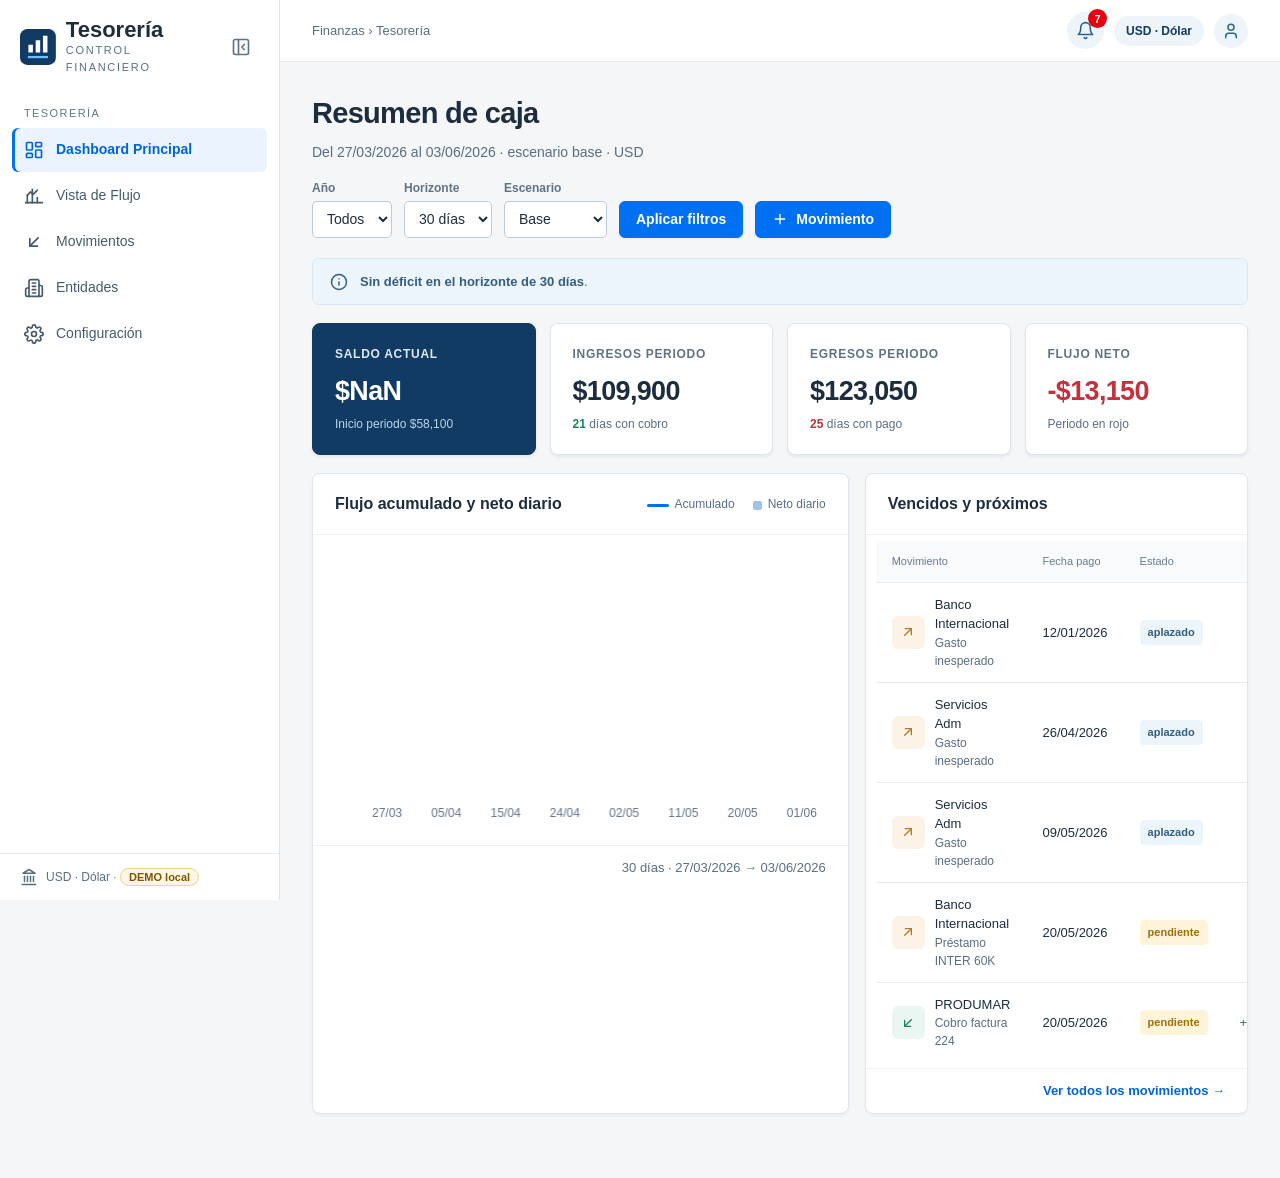
==== commit 01e030f2: "ISS-04/05/06 docs y API escenarios-export a Hecho; ISS-07 merge cerrado: rama unica + push main" ====
--- a/frontend/index.html
+++ b/frontend/index.html
@@ -84,6 +84,12 @@
                 <option value="30" selected>30 días</option>
                 <option value="90">90 días</option>
               </select></label>
+            <label class="f">Escenario
+              <select class="input" id="fEscenario">
+                <option value="base" selected>Base</option>
+                <option value="optimista">Optimista</option>
+                <option value="pesimista">Pesimista</option>
+              </select></label>
             <button class="btn primary" id="btnAplicarDash">Aplicar filtros</button>
             <button class="btn primary" id="btnMovimiento">
               <svg width="16" height="16" viewBox="0 0 24 24" fill="none" stroke="currentColor" stroke-width="2" stroke-linecap="round" aria-hidden="true"><path d="M5 12h14"/><path d="M12 5v14"/></svg>
@@ -131,7 +137,15 @@
               <input class="input" type="month" id="fMes" value="2026-01"></label>
             <label class="f" id="wAnio" hidden>Año
               <select class="input" id="fAnio"><option selected>2026</option></select></label>
+            <label class="f">Escenario
+              <select class="input" id="fEscenarioFlujo">
+                <option value="base" selected>Base</option>
+                <option value="optimista">Optimista</option>
+                <option value="pesimista">Pesimista</option>
+              </select></label>
             <button class="btn primary" id="btnAplicarFlujo">Aplicar filtros</button>
+            <button class="btn ghost" id="btnExportCsv">CSV</button>
+            <button class="btn ghost" id="btnExportXlsx">XLSX</button>
           </div>
         </div>
         <div class="panel">
@@ -437,6 +451,6 @@
   </div>
 </div>
 <script src="data.js"></script>
-<script src="app2.js"></script>
+<script src="app.js"></script>
 </body>
 </html>
